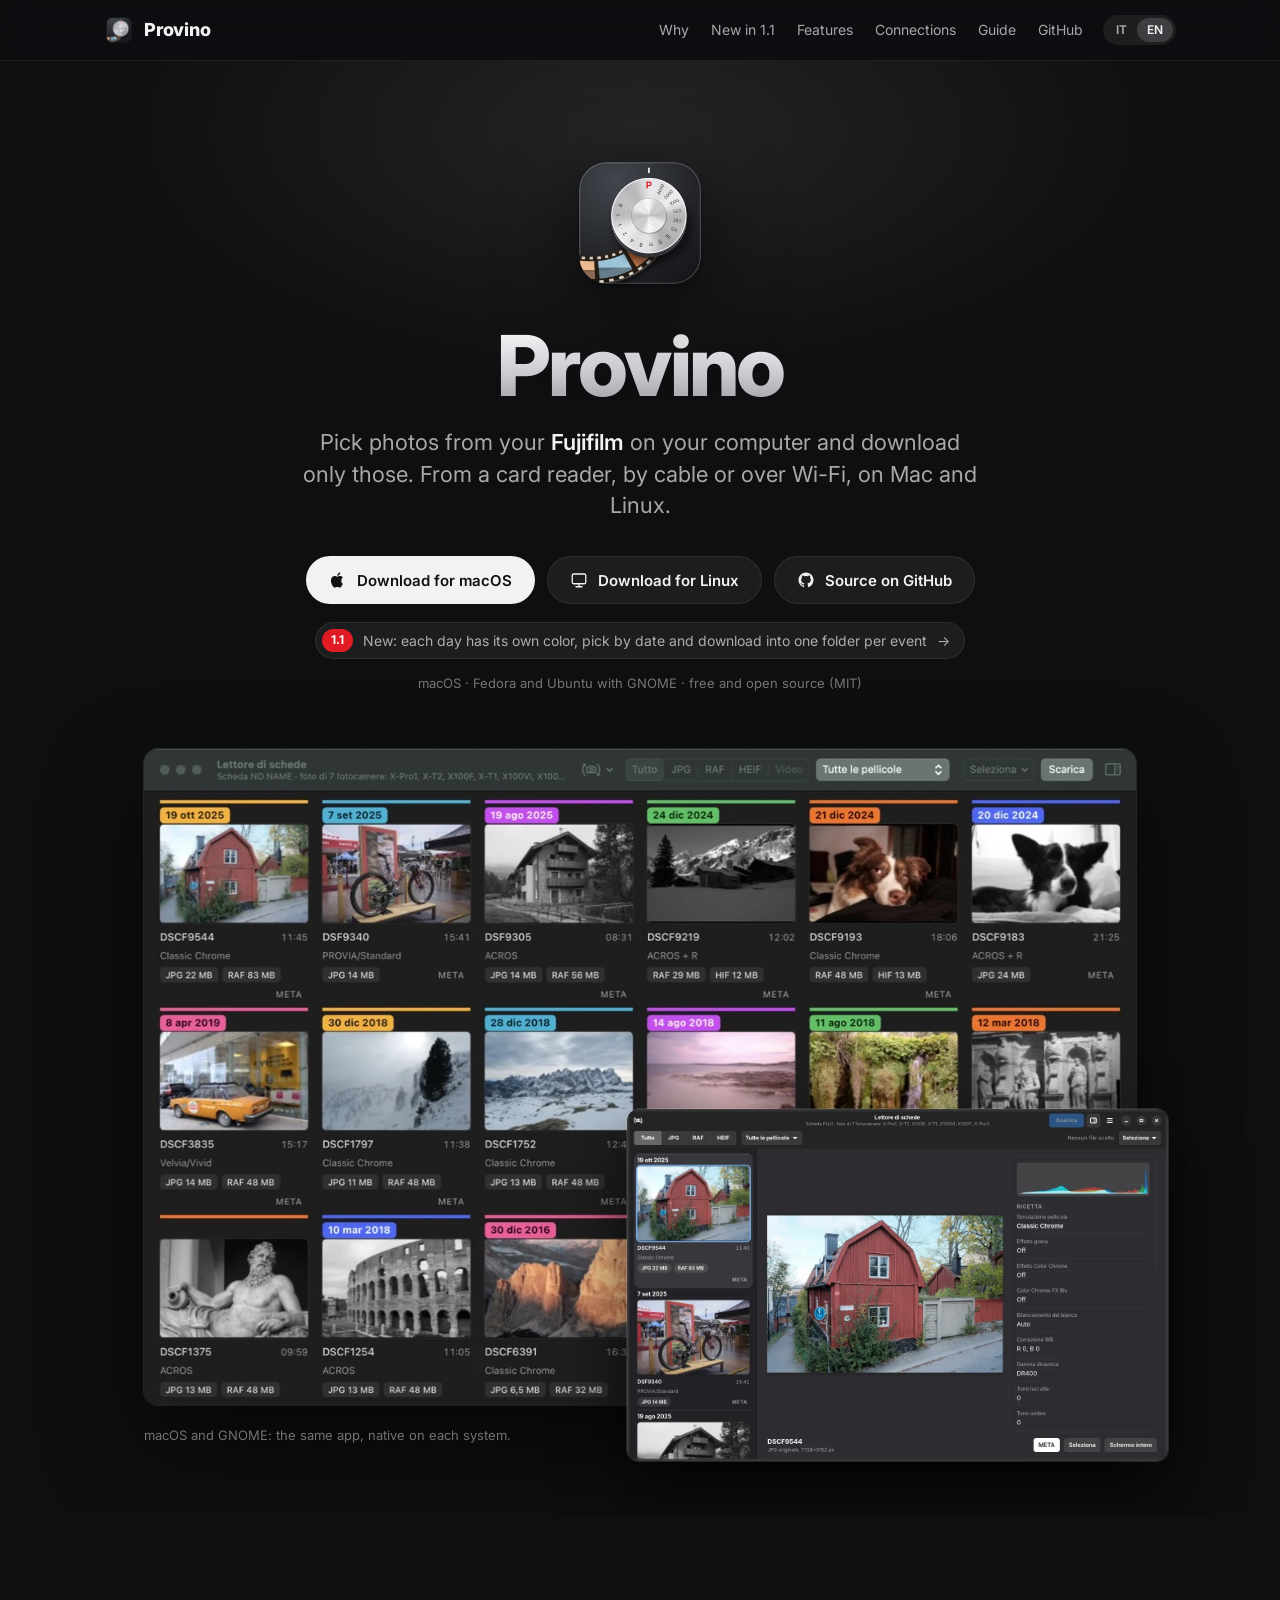
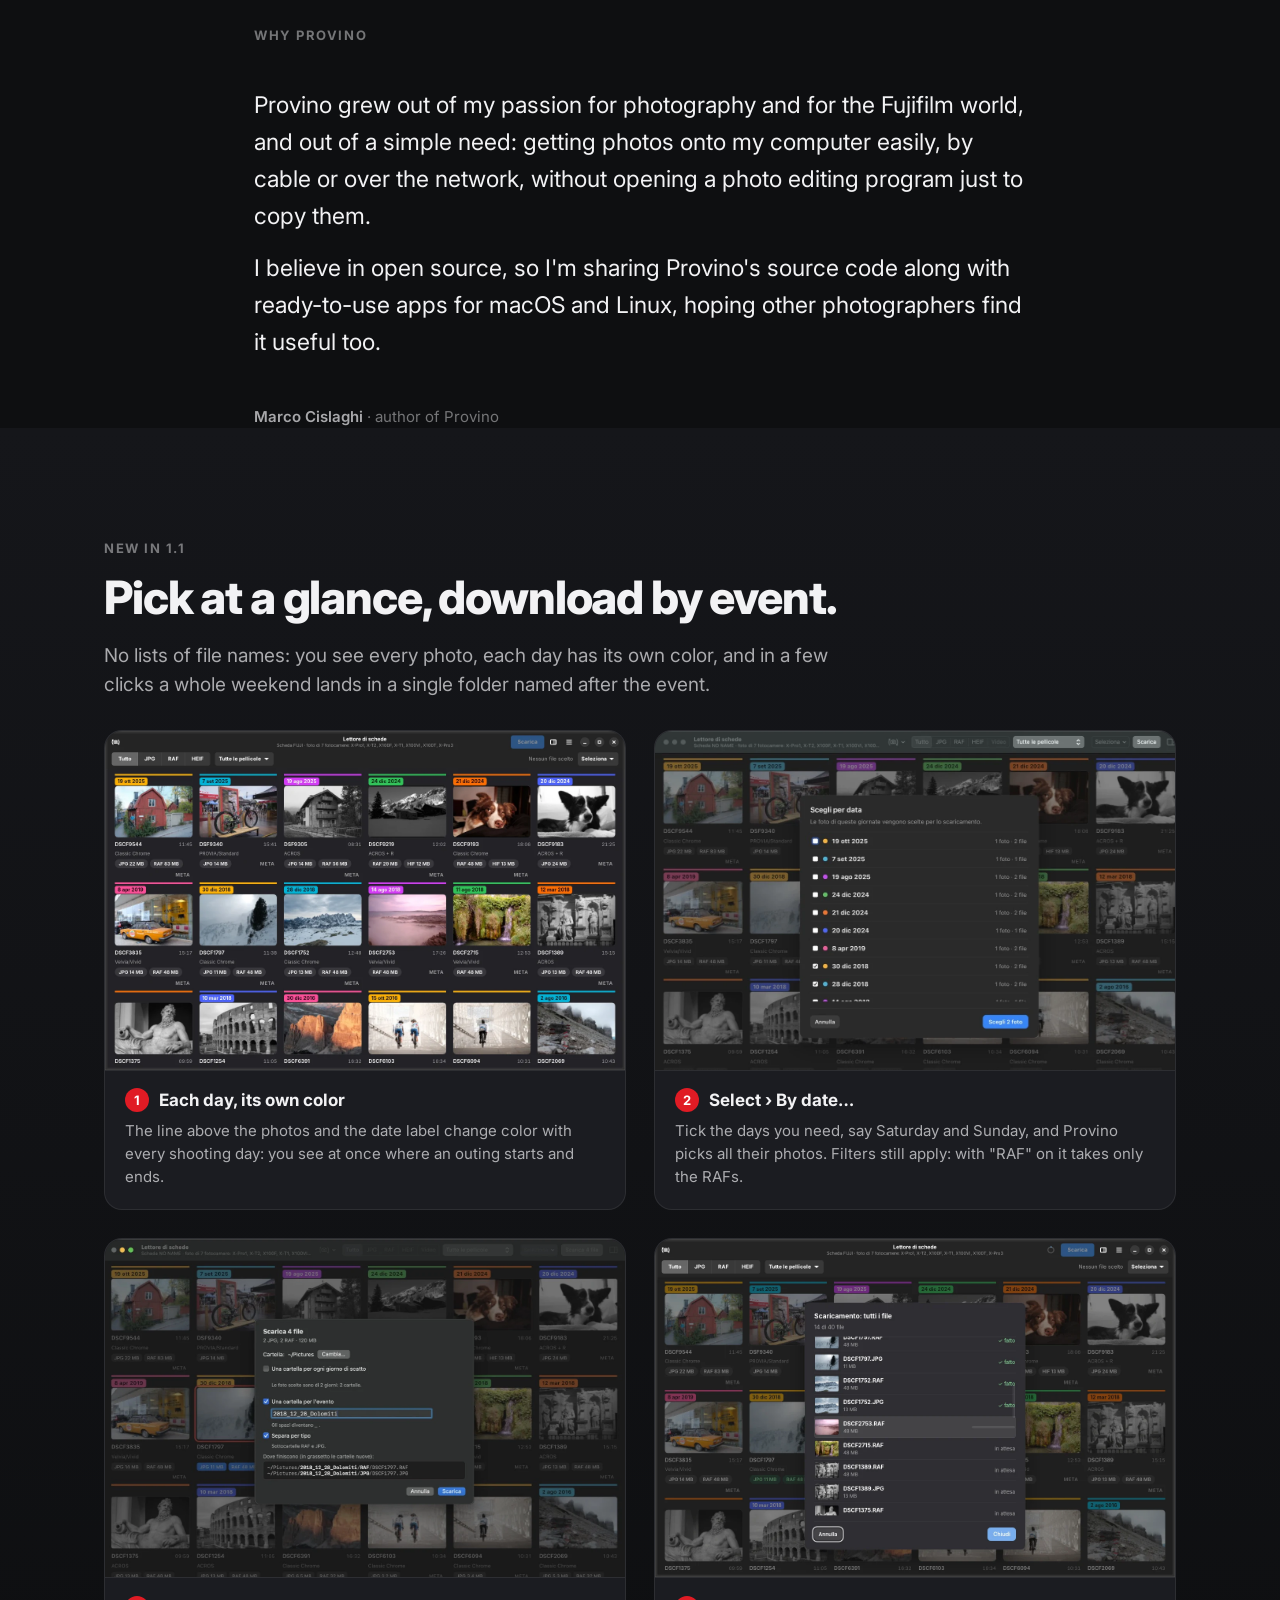
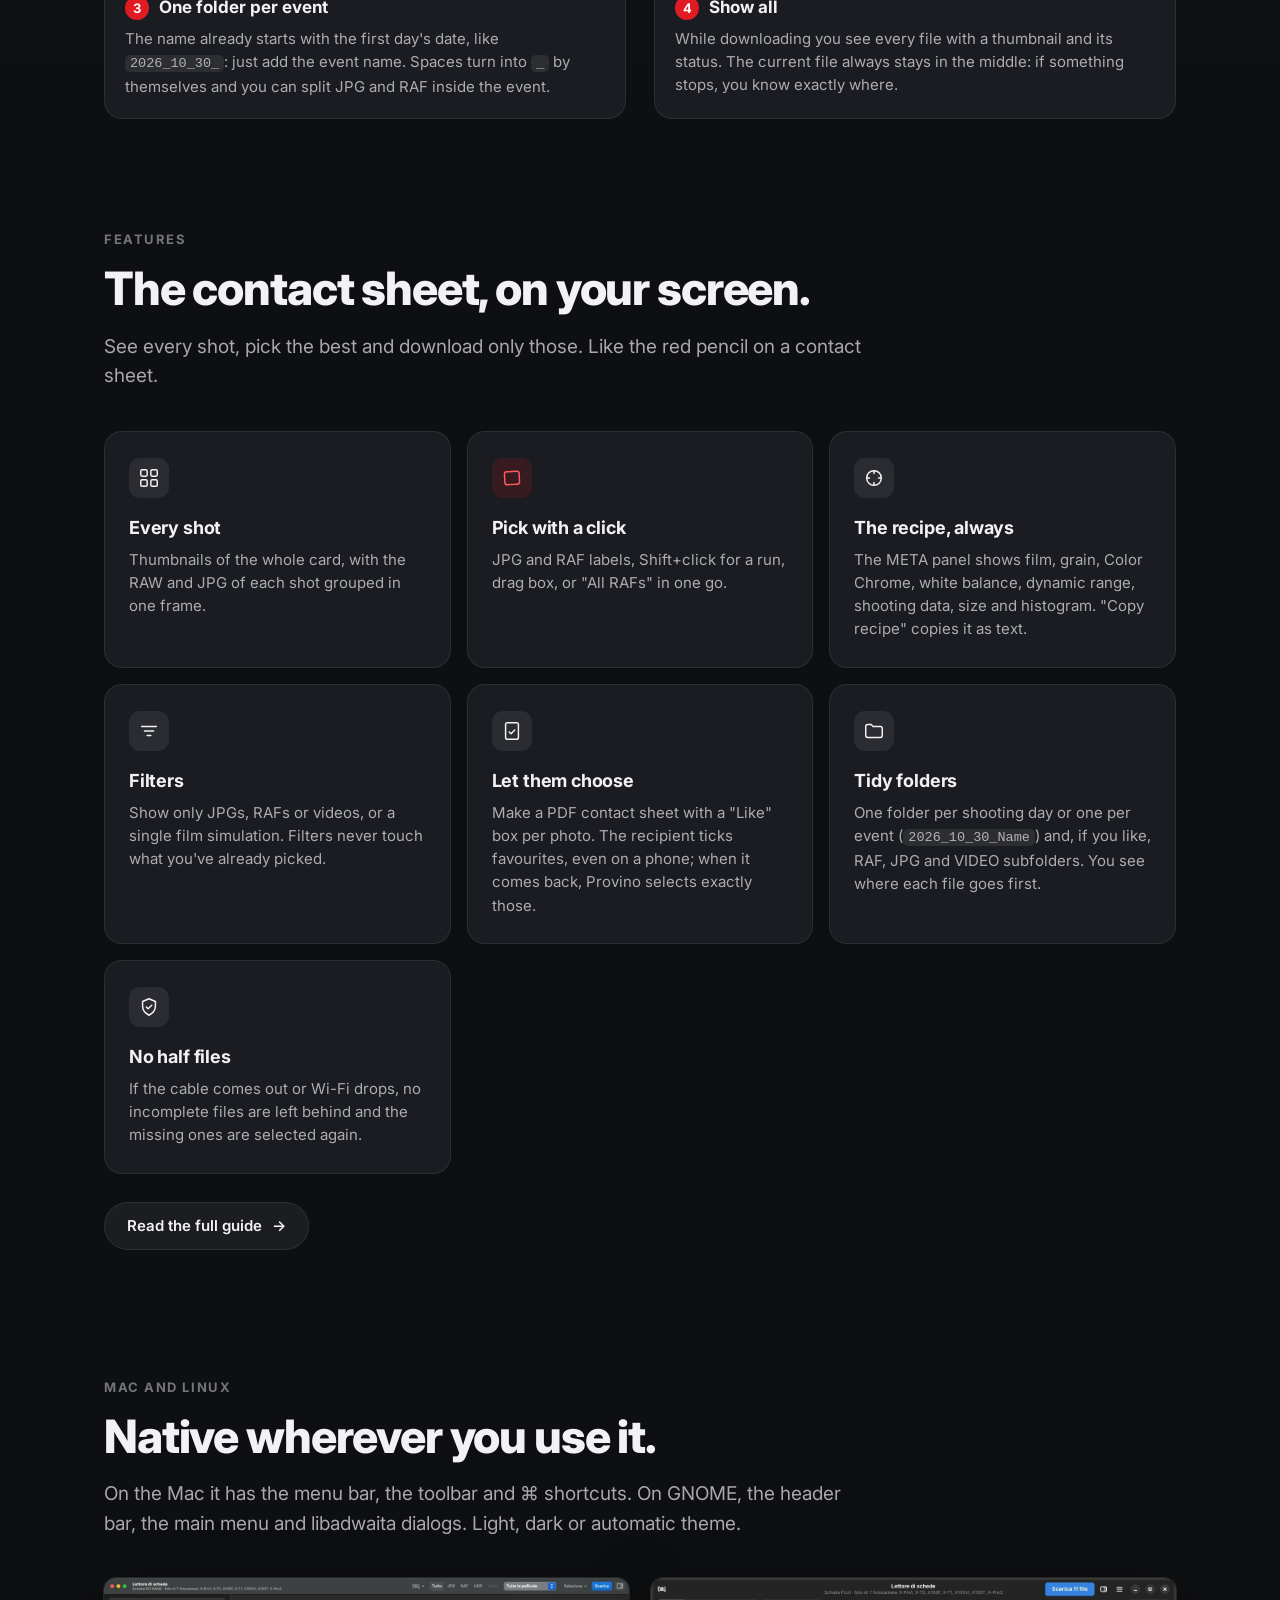
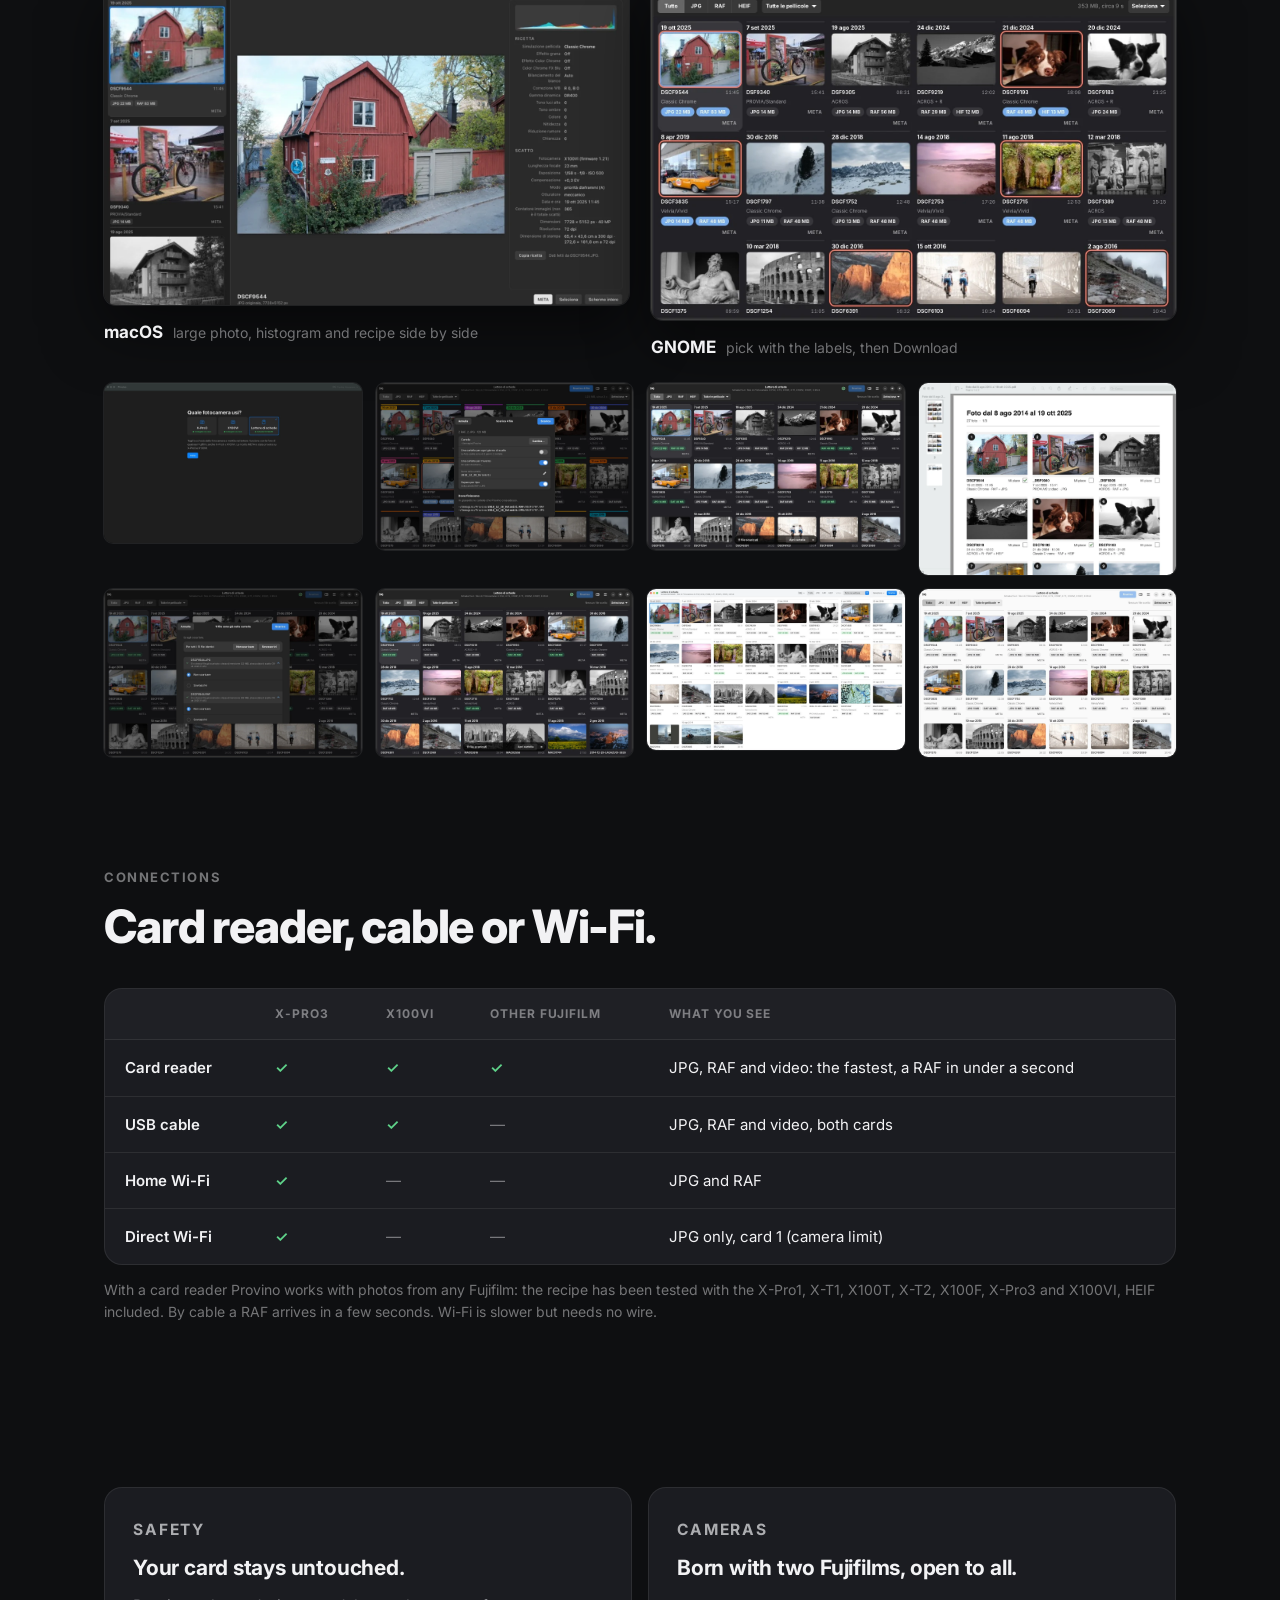
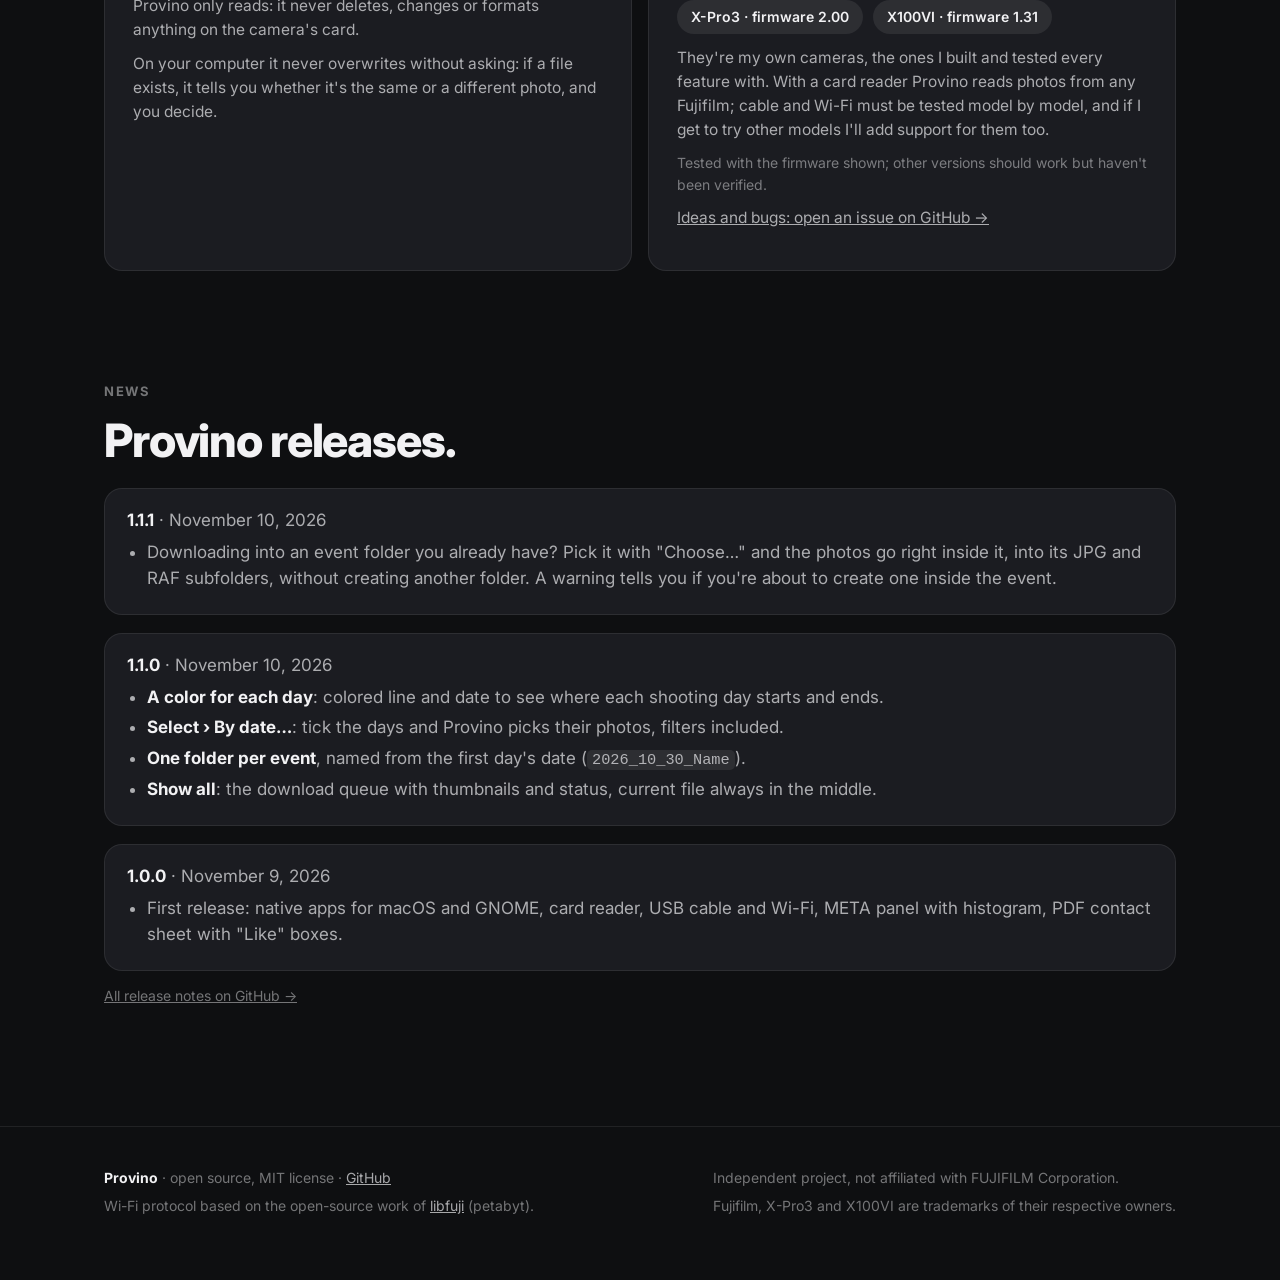
==== docs/index.html @ 7d7f6f45 "1.1.1: an existing event folder is used as is (no nested event folder), with a warning when one woul" ====
<!doctype html>
<html lang="it" data-lang="it">
<head>
<meta charset="utf-8">
<meta name="viewport" content="width=device-width, initial-scale=1">
<title>Provino · scegli e scarica le foto dalla tua Fujifilm</title>
<meta name="description" content="Provino: scegli dal computer le foto della tua Fujifilm e scarica solo quelle, dal lettore di schede, con il cavo USB o via Wi-Fi. Open source, per macOS e Linux.">
<meta property="og:title" content="Provino">
<meta property="og:description" content="Pick photos from your Fujifilm X-Pro3 or X100VI and download only those. Open source, macOS and Linux.">
<meta property="og:image" content="img/icon-512.png">
<link rel="icon" href="img/favicon-64.png">
<link rel="apple-touch-icon" href="img/apple-touch-icon.png">
<link rel="preconnect" href="https://fonts.googleapis.com">
<link href="https://fonts.googleapis.com/css2?family=Inter:opsz,wght@14..32,400;14..32,500;14..32,600;14..32,700;14..32,800&display=swap" rel="stylesheet">
<link rel="stylesheet" href="style.css">
</head>
<body>

<nav aria-label="Principale">
  <div class="wrap">
    <a class="brand" href="#top"><img src="img/favicon-64.png" alt="" width="30" height="30">Provino</a>
    <div class="links">
      <a href="#perche"><span lang="it">Perché</span><span lang="en">Why</span></a>
      <a href="#giornate"><span lang="it">Novità 1.1</span><span lang="en">New in 1.1</span></a>
      <a href="#funzioni"><span lang="it">Funzioni</span><span lang="en">Features</span></a>
      <a href="#collegamenti"><span lang="it">Collegamenti</span><span lang="en">Connections</span></a>
      <a href="guida.html"><span lang="it">Guida</span><span lang="en">Guide</span></a>
      <a href="https://github.com/cisla66/Provino">GitHub</a>
    </div>
    <div class="lang" role="group" aria-label="Lingua / Language">
      <button type="button" data-set="it" aria-pressed="true">IT</button>
      <button type="button" data-set="en" aria-pressed="false">EN</button>
    </div>
  </div>
</nav>

<header class="hero" id="top">
  <div class="wrap">
    <img class="icon" src="img/icon-512.png" alt="Icona di Provino: una ghiera dei tempi con la P rossa e una pellicola" width="148" height="148">
    <h1>Provino</h1>
    <p class="tag">
      <span lang="it">Scegli dal computer le foto della tua <b>Fujifilm</b> e scarica solo quelle. Dal lettore di schede, con il cavo o via Wi-Fi, su Mac e Linux.</span>
      <span lang="en">Pick photos from your <b>Fujifilm</b> on your computer and download only those. From a card reader, by cable or over Wi-Fi, on Mac and Linux.</span>
    </p>
    <div class="cta">
      <a class="btn primary" href="https://github.com/cisla66/Provino/releases/latest">
        <svg viewBox="0 0 24 24" fill="currentColor" aria-hidden="true"><path d="M16.4 12.6c0-2.6 2.1-3.8 2.2-3.9-1.2-1.8-3.1-2-3.7-2-1.6-.2-3.1.9-3.9.9-.8 0-2-.9-3.4-.9-1.7 0-3.3 1-4.2 2.6-1.8 3.1-.5 7.7 1.3 10.2.8 1.2 1.8 2.6 3.1 2.5 1.2 0 1.7-.8 3.2-.8s1.9.8 3.2.8c1.3 0 2.2-1.2 3-2.4.9-1.4 1.3-2.7 1.3-2.8-.1 0-2.6-1-2.1-4.2zM13.9 5c.7-.8 1.1-1.9 1-3-1 0-2.1.7-2.8 1.5-.6.7-1.2 1.8-1 2.9 1.1.1 2.1-.6 2.8-1.4z"/></svg>
        <span lang="it">Scarica per macOS</span><span lang="en">Download for macOS</span>
      </a>
      <a class="btn" href="https://github.com/cisla66/Provino/releases/latest">
        <svg viewBox="0 0 24 24" fill="none" stroke="currentColor" stroke-width="1.7" stroke-linecap="round" stroke-linejoin="round" aria-hidden="true"><rect x="3" y="4" width="18" height="13" rx="2"/><path d="M8 21h8M12 17v4"/></svg>
        <span lang="it">Scarica per Linux</span><span lang="en">Download for Linux</span>
      </a>
      <a class="btn" href="https://github.com/cisla66/Provino">
        <svg viewBox="0 0 24 24" fill="currentColor" aria-hidden="true"><path d="M12 2a10 10 0 0 0-3.2 19.5c.5.1.7-.2.7-.5v-1.7c-2.8.6-3.4-1.3-3.4-1.3-.4-1.2-1.1-1.5-1.1-1.5-.9-.6.1-.6.1-.6 1 .1 1.5 1 1.5 1 .9 1.6 2.4 1.1 3 .8.1-.7.4-1.1.6-1.3-2.2-.3-4.6-1.1-4.6-5 0-1.1.4-2 1-2.7-.1-.3-.4-1.3.1-2.7 0 0 .8-.3 2.8 1a9.6 9.6 0 0 1 5 0c1.9-1.3 2.8-1 2.8-1 .5 1.4.2 2.4.1 2.7.6.7 1 1.6 1 2.7 0 3.9-2.3 4.7-4.6 5 .4.3.7.9.7 1.9V21c0 .3.2.6.7.5A10 10 0 0 0 12 2z"/></svg>
        <span lang="it">Sorgenti su GitHub</span><span lang="en">Source on GitHub</span>
      </a>
    </div>
    <p class="newbadge"><a href="#giornate"><b>1.1</b><span lang="it">Nuovo: ogni giornata ha il suo colore, scegli per data e scarica in una cartella per l'evento</span><span lang="en">New: each day has its own color, pick by date and download into one folder per event</span> →</a></p>
    <p class="soon"><span lang="it">macOS · Fedora e Ubuntu con GNOME · gratuito e open source (MIT)</span><span lang="en">macOS · Fedora and Ubuntu with GNOME · free and open source (MIT)</span></p>
  </div>
  <figure class="show">
    <img class="main" src="img/mac-griglia-scuro.webp" alt="Provino su macOS in tema scuro: la griglia dei provini con un colore per ogni giornata e le etichette JPG e RAF" width="1240" height="820">
    <img class="over" src="img/gnome-foto-meta-scuro.webp" alt="Provino su GNOME in tema scuro: foto grande e pannello META con istogramma e ricetta" width="1320" height="860">
    <figcaption><span lang="it">macOS e GNOME: la stessa app, nativa su ogni sistema.</span><span lang="en">macOS and GNOME: the same app, native on each system.</span></figcaption>
  </figure>
</header>

<main>
  <section id="perche">
    <div class="wrap story">
      <p class="eyebrow"><span lang="it">Perché Provino</span><span lang="en">Why Provino</span></p>
      <blockquote>
        <div lang="it">
          <p>Provino nasce dalla mia passione per la fotografia e per il mondo Fujifilm, e da un bisogno molto semplice: scaricare le foto sul computer in modo agevole, con il cavo o in rete, senza dover aprire programmi di ritocco fotografico solo per copiarle.</p>
          <p>Credo nell'open source, per questo metto a disposizione i sorgenti di Provino insieme alle app pronte per macOS e Linux, sperando che possa essere utile anche ad altri fotografi.</p>
        </div>
        <div lang="en">
          <p>Provino grew out of my passion for photography and for the Fujifilm world, and out of a simple need: getting photos onto my computer easily, by cable or over the network, without opening a photo editing program just to copy them.</p>
          <p>I believe in open source, so I'm sharing Provino's source code along with ready-to-use apps for macOS and Linux, hoping other photographers find it useful too.</p>
        </div>
      </blockquote>
      <cite><b>Marco Cislaghi</b> · <span lang="it">autore di Provino</span><span lang="en">author of Provino</span></cite>
    </div>
  </section>

  <section id="giornate" class="spot">
    <div class="wrap">
      <p class="eyebrow"><span lang="it">Novità della 1.1</span><span lang="en">New in 1.1</span></p>
      <h2><span lang="it">Scegli a colpo d'occhio, scarica per evento.</span><span lang="en">Pick at a glance, download by event.</span></h2>
      <p class="lead"><span lang="it">Niente elenchi di nomi di file: vedi tutte le foto, ogni giornata ha il suo colore e con pochi clic un weekend intero finisce in una sola cartella, con il nome dell'evento.</span><span lang="en">No lists of file names: you see every photo, each day has its own color, and in a few clicks a whole weekend lands in a single folder named after the event.</span></p>
      <div class="flow">
        <figure>
          <img src="img/gnome-giornate-scuro.webp" alt="La griglia con una linea e un'etichetta di colore diverso per ogni giorno di scatto" width="1320" height="860" loading="lazy">
          <figcaption><b><i>1</i><span lang="it">Ogni giornata, il suo colore</span><span lang="en">Each day, its own color</span></b><span lang="it">La linea sopra le foto e l'etichetta con la data cambiano colore a ogni giorno di scatto: vedi subito dove inizia e dove finisce un'uscita.</span><span lang="en">The line above the photos and the date label change color with every shooting day: you see at once where an outing starts and ends.</span></figcaption>
        </figure>
        <figure>
          <img src="img/mac-per-data-scuro.webp" alt="Seleziona, Per data: l'elenco dei giorni con le caselle da spuntare" width="1220" height="806" loading="lazy">
          <figcaption><b><i>2</i><span lang="it">Seleziona › Per data…</span><span lang="en">Select › By date…</span></b><span lang="it">Spunti i giorni che ti servono, per esempio sabato e domenica, e Provino sceglie tutte le loro foto. Rispetta i filtri: con «RAF» attivo prende solo i RAF.</span><span lang="en">Tick the days you need, say Saturday and Sunday, and Provino picks all their photos. Filters still apply: with "RAF" on it takes only the RAFs.</span></figcaption>
        </figure>
        <figure>
          <img src="img/mac-evento-scuro.webp" alt="La finestra Scarica con la cartella dell'evento 2018_12_28_Dolomiti" width="1352" height="896" loading="lazy">
          <figcaption><b><i>3</i><span lang="it">Una cartella per l'evento</span><span lang="en">One folder per event</span></b><span lang="it">Il nome parte già dalla data del primo giorno, come <code>2026_10_30_</code>: aggiungi solo il nome dell'evento. Gli spazi diventano <code>_</code> da soli e puoi separare JPG e RAF dentro l'evento.</span><span lang="en">The name already starts with the first day's date, like <code>2026_10_30_</code>: just add the event name. Spaces turn into <code>_</code> by themselves and you can split JPG and RAF inside the event.</span></figcaption>
        </figure>
        <figure>
          <img src="img/gnome-coda-scuro.webp" alt="Mostra tutti: l'elenco dei file in scaricamento, con il file in corso al centro" width="1320" height="860" loading="lazy">
          <figcaption><b><i>4</i><span lang="it">Mostra tutti</span><span lang="en">Show all</span></b><span lang="it">Durante lo scaricamento vedi tutti i file con miniatura e stato. Il file in corso resta sempre al centro: se qualcosa si interrompe, sai subito dove.</span><span lang="en">While downloading you see every file with a thumbnail and its status. The current file always stays in the middle: if something stops, you know exactly where.</span></figcaption>
        </figure>
      </div>
    </div>
  </section>

  <section id="funzioni">
    <div class="wrap">
      <p class="eyebrow"><span lang="it">Funzioni</span><span lang="en">Features</span></p>
      <h2><span lang="it">Il foglio dei provini, sul tuo schermo.</span><span lang="en">The contact sheet, on your screen.</span></h2>
      <p class="lead"><span lang="it">Guardi tutti gli scatti, scegli i migliori e scarichi soltanto quelli. Come una volta con la matita rossa sul foglio dei provini.</span><span lang="en">See every shot, pick the best and download only those. Like the red pencil on a contact sheet.</span></p>
      <div class="grid">
        <div class="feat">
          <div class="ic"><svg viewBox="0 0 24 24"><rect x="3" y="3" width="7" height="7" rx="1.5"/><rect x="14" y="3" width="7" height="7" rx="1.5"/><rect x="3" y="14" width="7" height="7" rx="1.5"/><rect x="14" y="14" width="7" height="7" rx="1.5"/></svg></div>
          <h3><span lang="it">Tutti gli scatti</span><span lang="en">Every shot</span></h3>
          <p><span lang="it">Miniature di tutta la scheda, con RAW e JPG dello stesso scatto riuniti in un solo provino.</span><span lang="en">Thumbnails of the whole card, with the RAW and JPG of each shot grouped in one frame.</span></p>
        </div>
        <div class="feat red">
          <div class="ic"><svg viewBox="0 0 24 24"><rect x="4" y="5" width="16" height="14" rx="2.5" transform="rotate(-3 12 12)"/></svg></div>
          <h3><span lang="it">Scegli con un clic</span><span lang="en">Pick with a click</span></h3>
          <p><span lang="it">Etichette JPG e RAF, Maiusc+clic per una serie, riquadro, oppure «Tutti i RAF» in un colpo.</span><span lang="en">JPG and RAF labels, Shift+click for a run, drag box, or "All RAFs" in one go.</span></p>
        </div>
        <div class="feat">
          <div class="ic"><svg viewBox="0 0 24 24"><circle cx="12" cy="12" r="8"/><path d="M12 4v3M12 17v3M4 12h3M17 12h3"/></svg></div>
          <h3><span lang="it">La ricetta, sempre</span><span lang="en">The recipe, always</span></h3>
          <p><span lang="it">Il pannello META mostra pellicola, grana, Color Chrome, bilanciamento, gamma dinamica, dati di scatto, dimensioni e istogramma. «Copia ricetta» la copia come testo.</span><span lang="en">The META panel shows film, grain, Color Chrome, white balance, dynamic range, shooting data, size and histogram. "Copy recipe" copies it as text.</span></p>
        </div>
        <div class="feat">
          <div class="ic"><svg viewBox="0 0 24 24"><path d="M4 7h16M7 12h10M10 17h4"/></svg></div>
          <h3><span lang="it">Filtri</span><span lang="en">Filters</span></h3>
          <p><span lang="it">Mostra solo JPG, RAF o video, oppure una sola simulazione pellicola. Il filtro non tocca quello che hai già scelto.</span><span lang="en">Show only JPGs, RAFs or videos, or a single film simulation. Filters never touch what you've already picked.</span></p>
        </div>
        <div class="feat">
          <div class="ic"><svg viewBox="0 0 24 24"><rect x="5" y="3" width="14" height="18" rx="2"/><path d="m9 13 2 2 4-4"/></svg></div>
          <h3><span lang="it">Fai scegliere chi riceve</span><span lang="en">Let them choose</span></h3>
          <p><span lang="it">Crea un PDF dei provini con una casella «Mi piace» per ogni foto. Chi lo riceve spunta le preferite, anche dal telefono; quando torna, Provino seleziona proprio quelle.</span><span lang="en">Make a PDF contact sheet with a "Like" box per photo. The recipient ticks favourites, even on a phone; when it comes back, Provino selects exactly those.</span></p>
        </div>
        <div class="feat">
          <div class="ic"><svg viewBox="0 0 24 24"><path d="M3 7a2 2 0 0 1 2-2h4l2 2h8a2 2 0 0 1 2 2v8a2 2 0 0 1-2 2H5a2 2 0 0 1-2-2z"/></svg></div>
          <h3><span lang="it">Cartelle ordinate</span><span lang="en">Tidy folders</span></h3>
          <p><span lang="it">Una cartella per ogni giorno di scatto o una per l'evento (<code>2026_10_30_Nome</code>) e, se vuoi, sottocartelle RAF, JPG e VIDEO. Vedi prima dove finisce ogni file.</span><span lang="en">One folder per shooting day or one per event (<code>2026_10_30_Name</code>) and, if you like, RAF, JPG and VIDEO subfolders. You see where each file goes first.</span></p>
        </div>
        <div class="feat">
          <div class="ic"><svg viewBox="0 0 24 24"><path d="M12 3l7 3v5c0 4.5-3 8-7 10-4-2-7-5.5-7-10V6z"/><path d="m9 12 2 2 4-4"/></svg></div>
          <h3><span lang="it">Nessun file a metà</span><span lang="en">No half files</span></h3>
          <p><span lang="it">Se il cavo si stacca o il Wi-Fi cade, i file incompleti non restano nella cartella e quelli mancanti tornano selezionati.</span><span lang="en">If the cable comes out or Wi-Fi drops, no incomplete files are left behind and the missing ones are selected again.</span></p>
        </div>
      </div>
      <p style="margin-top:28px"><a class="btn" href="guida.html"><span lang="it">Leggi la guida completa</span><span lang="en">Read the full guide</span> →</a></p>
    </div>
  </section>

  <section id="sistemi">
    <div class="wrap">
      <p class="eyebrow"><span lang="it">Mac e Linux</span><span lang="en">Mac and Linux</span></p>
      <h2><span lang="it">Nativa dove la usi.</span><span lang="en">Native wherever you use it.</span></h2>
      <p class="lead"><span lang="it">Sul Mac ha la barra dei menu, la barra degli strumenti e le scorciatoie ⌘. Su GNOME la barra in alto, il menu principale e le finestre di libadwaita. Tema chiaro, scuro o automatico.</span><span lang="en">On the Mac it has the menu bar, the toolbar and ⌘ shortcuts. On GNOME, the header bar, the main menu and libadwaita dialogs. Light, dark or automatic theme.</span></p>
      <div class="plat">
        <figure>
          <div class="shot"><img src="img/mac-foto-meta-scuro.webp" alt="Provino su macOS in tema scuro, con foto grande, istogramma e ricetta" width="1373" height="856" loading="lazy"></div>
          <figcaption><b>macOS</b><span lang="it">foto grande, istogramma e ricetta affiancati</span><span lang="en">large photo, histogram and recipe side by side</span></figcaption>
        </figure>
        <figure>
          <div class="shot"><img src="img/gnome-scelte-scuro.webp" alt="Provino su GNOME: foto scelte con le etichette, pronte da scaricare" width="1320" height="860" loading="lazy"></div>
          <figcaption><b>GNOME</b><span lang="it">scegli con le etichette, poi Scarica</span><span lang="en">pick with the labels, then Download</span></figcaption>
        </figure>
      </div>
      <div class="gallery">
        <img src="img/mac-scelta-scuro.webp" alt="macOS: scelta della fotocamera, con fotocamere e lettore collegati" loading="lazy" width="1373" height="856">
        <img src="img/gnome-evento-scuro.webp" alt="GNOME: finestra Scarica con la cartella dell'evento" loading="lazy" width="1320" height="860">
        <img src="img/gnome-scaricati-scuro.webp" alt="GNOME: download finito, con Apri cartella" loading="lazy" width="1320" height="860">
        <img src="img/mac-pdf-anteprima.webp" alt="Il PDF dei provini con le caselle Mi piace, aperto in Anteprima" loading="lazy" width="1250" height="936">
        <img src="img/gnome-gia-presenti-scuro.webp" alt="GNOME: file già nella cartella, scegli cosa fare" loading="lazy" width="1320" height="860">
        <img src="img/gnome-filtro-raf-scuro.webp" alt="GNOME: filtro RAF" loading="lazy" width="1320" height="860">
        <img src="img/mac-griglia-chiaro.webp" alt="macOS in tema chiaro" loading="lazy" width="1373" height="856">
        <img src="img/gnome-griglia-chiaro.webp" alt="GNOME in tema chiaro" loading="lazy" width="1320" height="860">
      </div>
    </div>
  </section>

  <section id="collegamenti">
    <div class="wrap">
      <p class="eyebrow"><span lang="it">Collegamenti</span><span lang="en">Connections</span></p>
      <h2><span lang="it">Lettore di schede, cavo o Wi-Fi.</span><span lang="en">Card reader, cable or Wi-Fi.</span></h2>
      <table>
        <thead><tr><th></th><th>X-Pro3</th><th>X100VI</th><th><span lang="it">Altre Fujifilm</span><span lang="en">Other Fujifilm</span></th><th><span lang="it">Cosa vedi</span><span lang="en">What you see</span></th></tr></thead>
        <tbody>
          <tr><td><span lang="it">Lettore di schede</span><span lang="en">Card reader</span></td><td class="yes">✓</td><td class="yes">✓</td><td class="yes">✓</td><td><span lang="it">JPG, RAF e video: il più veloce, un RAF in meno di un secondo</span><span lang="en">JPG, RAF and video: the fastest, a RAF in under a second</span></td></tr>
          <tr><td><span lang="it">Cavo USB</span><span lang="en">USB cable</span></td><td class="yes">✓</td><td class="yes">✓</td><td class="no">—</td><td><span lang="it">JPG, RAF e video, tutte e due le schede</span><span lang="en">JPG, RAF and video, both cards</span></td></tr>
          <tr><td><span lang="it">Wi-Fi di casa</span><span lang="en">Home Wi-Fi</span></td><td class="yes">✓</td><td class="no">—</td><td class="no">—</td><td><span lang="it">JPG e RAF</span><span lang="en">JPG and RAF</span></td></tr>
          <tr><td><span lang="it">Wi-Fi diretto</span><span lang="en">Direct Wi-Fi</span></td><td class="yes">✓</td><td class="no">—</td><td class="no">—</td><td><span lang="it">solo JPG, scheda 1 (limite della fotocamera)</span><span lang="en">JPG only, card 1 (camera limit)</span></td></tr>
        </tbody>
      </table>
      <p class="note"><span lang="it">Con il lettore di schede Provino funziona con le foto di qualsiasi Fujifilm: la ricetta è stata provata con X-Pro1, X-T1, X100T, X-T2, X100F, X-Pro3 e X100VI, anche in HEIF. Con il cavo un RAF arriva in pochi secondi. Il Wi-Fi è più lento ma non serve nessun filo.</span><span lang="en">With a card reader Provino works with photos from any Fujifilm: the recipe has been tested with the X-Pro1, X-T1, X100T, X-T2, X100F, X-Pro3 and X100VI, HEIF included. By cable a RAF arrives in a few seconds. Wi-Fi is slower but needs no wire.</span></p>
    </div>
  </section>

  <section id="sicurezza">
    <div class="wrap">
      <div class="two">
        <div class="panel">
          <p class="eyebrow"><span lang="it">Sicurezza</span><span lang="en">Safety</span></p>
          <h3><span lang="it">La tua scheda non si tocca.</span><span lang="en">Your card stays untouched.</span></h3>
          <p><span lang="it">Provino legge soltanto: non cancella, non modifica e non formatta mai nulla sulla scheda della fotocamera.</span><span lang="en">Provino only reads: it never deletes, changes or formats anything on the camera's card.</span></p>
          <p><span lang="it">Sul computer non sovrascrive niente senza chiedertelo: se un file c'è già, ti dice se è lo stesso o una foto diversa e decidi tu.</span><span lang="en">On your computer it never overwrites without asking: if a file exists, it tells you whether it's the same or a different photo, and you decide.</span></p>
        </div>
        <div class="panel">
          <p class="eyebrow"><span lang="it">Fotocamere</span><span lang="en">Cameras</span></p>
          <h3><span lang="it">Nata con due Fujifilm, aperta a tutte.</span><span lang="en">Born with two Fujifilms, open to all.</span></h3>
          <div class="chips"><span class="chip">X-Pro3 · firmware 2.00</span><span class="chip">X100VI · firmware 1.31</span></div>
          <p><span lang="it">Sono le mie fotocamere, quelle con cui ho sviluppato e provato ogni funzione. Con il lettore di schede Provino legge le foto di qualsiasi Fujifilm; cavo e Wi-Fi vanno provati modello per modello, e se potrò provare altri modelli aggiungerò anche il loro supporto.</span><span lang="en">They're my own cameras, the ones I built and tested every feature with. With a card reader Provino reads photos from any Fujifilm; cable and Wi-Fi must be tested model by model, and if I get to try other models I'll add support for them too.</span></p>
          <p style="font-size:14px;color:var(--ink3)"><span lang="it">Provate con i firmware indicati; con altre versioni dovrebbe funzionare, ma non è stato verificato.</span><span lang="en">Tested with the firmware shown; other versions should work but haven't been verified.</span></p>
          <p><a href="https://github.com/cisla66/Provino/issues"><span lang="it">Suggerimenti e bug: apri una segnalazione su GitHub →</span><span lang="en">Ideas and bugs: open an issue on GitHub →</span></a></p>
        </div>
      </div>
    </div>
  </section>
  <section id="novita">
    <div class="wrap">
      <p class="eyebrow"><span lang="it">Novità</span><span lang="en">News</span></p>
      <h2><span lang="it">Le versioni di Provino.</span><span lang="en">Provino releases.</span></h2>
      <div class="news">
        <article>
          <p class="when"><b>1.1.1</b> · <span lang="it">10 novembre 2026</span><span lang="en">November 10, 2026</span></p>
          <ul>
            <li><span lang="it">Scarichi in una cartella evento che hai già? Scegli la cartella con «Cambia…» e le foto vanno direttamente lì dentro, nelle sottocartelle JPG e RAF, senza creare un'altra cartella. Un avviso ti segnala se stai per crearne una dentro l'evento.</span><span lang="en">Downloading into an event folder you already have? Pick it with "Choose…" and the photos go right inside it, into its JPG and RAF subfolders, without creating another folder. A warning tells you if you're about to create one inside the event.</span></li>
          </ul>
        </article>
        <article>
          <p class="when"><b>1.1.0</b> · <span lang="it">10 novembre 2026</span><span lang="en">November 10, 2026</span></p>
          <ul>
            <li><span lang="it"><b>Colore per ogni giornata</b>: linea e data colorate per vedere dove inizia e finisce ogni giorno di scatto.</span><span lang="en"><b>A color for each day</b>: colored line and date to see where each shooting day starts and ends.</span></li>
            <li><span lang="it"><b>Seleziona › Per data…</b>: spunti i giorni e Provino sceglie le loro foto, rispettando i filtri.</span><span lang="en"><b>Select › By date…</b>: tick the days and Provino picks their photos, filters included.</span></li>
            <li><span lang="it"><b>Una cartella per l'evento</b>, con il nome che parte dalla data del primo giorno (<code>2026_10_30_Nome</code>).</span><span lang="en"><b>One folder per event</b>, named from the first day's date (<code>2026_10_30_Name</code>).</span></li>
            <li><span lang="it"><b>Mostra tutti</b>: la coda dello scaricamento con miniature e stato, con il file in corso sempre al centro.</span><span lang="en"><b>Show all</b>: the download queue with thumbnails and status, current file always in the middle.</span></li>
          </ul>
        </article>
        <article>
          <p class="when"><b>1.0.0</b> · <span lang="it">9 novembre 2026</span><span lang="en">November 9, 2026</span></p>
          <ul>
            <li><span lang="it">Prima versione: app native per macOS e GNOME, lettore di schede, cavo USB e Wi-Fi, pannello META con istogramma, PDF dei provini con le caselle «Mi piace».</span><span lang="en">First release: native apps for macOS and GNOME, card reader, USB cable and Wi-Fi, META panel with histogram, PDF contact sheet with "Like" boxes.</span></li>
          </ul>
        </article>
      </div>
      <p class="note"><a href="https://github.com/cisla66/Provino/releases"><span lang="it">Tutte le note di rilascio su GitHub →</span><span lang="en">All release notes on GitHub →</span></a></p>
    </div>
  </section>
</main>

<footer>
  <div class="wrap">
    <div>
      <p><b style="color:var(--ink)">Provino</b> · <span lang="it">open source, licenza MIT</span><span lang="en">open source, MIT license</span> · <a href="https://github.com/cisla66/Provino">GitHub</a></p>
      <p><span lang="it">Protocollo Wi-Fi basato sul lavoro open source di</span><span lang="en">Wi-Fi protocol based on the open-source work of</span> <a href="https://github.com/petabyt/libfuji">libfuji</a> (petabyt).</p>
    </div>
    <div>
      <p><span lang="it">Progetto indipendente, non affiliato a FUJIFILM Corporation.</span><span lang="en">Independent project, not affiliated with FUJIFILM Corporation.</span></p>
      <p><span lang="it">Fujifilm, X-Pro3 e X100VI sono marchi dei rispettivi proprietari.</span><span lang="en">Fujifilm, X-Pro3 and X100VI are trademarks of their respective owners.</span></p>
    </div>
  </div>
</footer>

<dialog id="lb" aria-label="Immagine ingrandita"><img alt=""></dialog>

<script src="site.js"></script>
</body>
</html>
---- docs/style.css ----
:root{
  --bg:#0e0f11; --bg2:#15161a; --card:#1b1c21; --line:rgba(255,255,255,.08);
  --ink:#f2f2f4; --ink2:rgba(242,242,244,.68); --ink3:rgba(242,242,244,.45);
  --silver:linear-gradient(180deg,#ffffff 0%,#c9cbd0 60%,#9a9ca2 100%);
  --red:#e01b24; --blue:#2f8cff;
  --r:18px; --max:1120px;
}
*{box-sizing:border-box}
html{scroll-behavior:smooth}
body{margin:0;background:var(--bg);color:var(--ink);font-family:Inter,-apple-system,"Segoe UI",system-ui,sans-serif;-webkit-font-smoothing:antialiased;line-height:1.55;font-size:17px}
a{color:inherit}
img{max-width:100%;height:auto;display:block}
body [lang="en"]{display:none}
html[data-lang="en"] body [lang="en"]{display:revert}
html[data-lang="en"] body [lang="it"]{display:none}
.wrap{max-width:var(--max);margin:0 auto;padding:0 24px}

/* nav */
nav{position:sticky;top:0;z-index:10;background:rgba(14,15,17,.72);backdrop-filter:saturate(1.4) blur(16px);-webkit-backdrop-filter:saturate(1.4) blur(16px);border-bottom:1px solid var(--line)}
nav .wrap{display:flex;align-items:center;gap:20px;height:60px}
.brand{display:flex;align-items:center;gap:10px;text-decoration:none;font-weight:800;letter-spacing:-.01em;font-size:18px}
.brand img{width:30px;height:30px}
nav .links{display:flex;gap:22px;margin-left:auto;font-size:14px;color:var(--ink2)}
nav .links a{text-decoration:none}
nav .links a:hover{color:var(--ink)}
.lang{display:flex;border-radius:999px;background:rgba(255,255,255,.07);padding:3px}
.lang button{border:0;background:transparent;color:var(--ink2);font:600 12px/1 Inter,system-ui,sans-serif;padding:6px 10px;border-radius:999px;cursor:pointer}
.lang button[aria-pressed="true"]{background:rgba(255,255,255,.14);color:var(--ink)}

/* hero */
.hero{position:relative;padding:88px 0 110px;text-align:center;overflow:hidden}
.hero::before{content:"";position:absolute;inset:-20% -10% auto;height:720px;background:radial-gradient(closest-side,rgba(255,255,255,.09),transparent 70%);pointer-events:none}
.hero .icon{width:148px;height:148px;margin:0 auto 26px;filter:drop-shadow(0 24px 40px rgba(0,0,0,.55))}
h1{margin:0;font-size:clamp(44px,7vw,84px);line-height:1.02;letter-spacing:-.035em;font-weight:800;background:var(--silver);-webkit-background-clip:text;background-clip:text;color:transparent}
.tag{margin:18px auto 0;max-width:680px;font-size:clamp(18px,2.2vw,22px);color:var(--ink2);line-height:1.45}
.tag b{color:var(--ink);font-weight:600}
.cta{display:flex;flex-wrap:wrap;gap:12px;justify-content:center;margin-top:34px}
.btn{display:inline-flex;align-items:center;gap:10px;height:48px;padding:0 22px;border-radius:999px;text-decoration:none;font-weight:600;font-size:15px;border:1px solid var(--line);background:rgba(255,255,255,.06);transition:background .2s,transform .2s}
.btn:hover{background:rgba(255,255,255,.11);transform:translateY(-1px)}
.btn.primary{background:var(--ink);color:#111;border-color:transparent}
.btn.primary:hover{background:#fff}
.btn svg{width:18px;height:18px}
.soon{margin-top:14px;font-size:13px;color:var(--ink3)}

/* showcase */
.show{position:relative;margin:56px auto 0;max-width:1040px;padding:0 24px}
.show .main{border-radius:14px;overflow:hidden;box-shadow:0 0 0 1px rgba(255,255,255,.1),0 40px 90px rgba(0,0,0,.6)}
.show .over{position:absolute;right:-8px;bottom:-56px;width:52%;border-radius:12px;overflow:hidden;box-shadow:0 0 0 1px rgba(255,255,255,.12),0 30px 70px rgba(0,0,0,.7)}
.show figcaption{position:absolute;left:24px;bottom:-40px;font-size:13px;color:var(--ink3)}

section{padding:110px 0 0}
.eyebrow{font-size:13px;font-weight:700;letter-spacing:.12em;text-transform:uppercase;color:var(--ink3);margin:0 0 14px}
h2{margin:0 0 18px;font-size:clamp(30px,4vw,46px);line-height:1.1;letter-spacing:-.025em;font-weight:800}
.lead{font-size:19px;color:var(--ink2);max-width:760px;margin:0}

/* story */
.story{display:grid;grid-template-columns:1fr;gap:28px;max-width:820px}
.story blockquote{margin:0;font-size:clamp(19px,2.2vw,23px);line-height:1.6;color:var(--ink)}
.story blockquote p{margin:0 0 16px}
.story cite{font-style:normal;color:var(--ink3);font-size:15px}
.story cite b{color:var(--ink2);font-weight:600}

/* features */
.grid{display:grid;grid-template-columns:repeat(3,minmax(0,1fr));gap:16px;margin-top:40px}
.feat{background:var(--card);border:1px solid var(--line);border-radius:var(--r);padding:26px 24px}
.feat .ic{width:40px;height:40px;border-radius:11px;display:flex;align-items:center;justify-content:center;background:rgba(255,255,255,.07);margin-bottom:16px}
.feat .ic svg{width:22px;height:22px;stroke:var(--ink);fill:none;stroke-width:1.6;stroke-linecap:round;stroke-linejoin:round}
.feat h3{margin:0 0 6px;font-size:18px;letter-spacing:-.01em}
.feat p{margin:0;color:var(--ink2);font-size:15px}
.feat.red .ic{background:rgba(224,27,36,.14)}
.feat.red .ic svg{stroke:#ff5a5f}

/* platforms */
.plat{display:grid;grid-template-columns:1fr 1fr;gap:22px;margin-top:40px}
.plat figure{margin:0}
.plat .shot{border-radius:12px;overflow:hidden;box-shadow:0 0 0 1px rgba(255,255,255,.1),0 24px 60px rgba(0,0,0,.5)}
.plat figcaption{margin-top:14px;display:flex;gap:10px;align-items:baseline}
.plat figcaption b{font-size:17px}
.plat figcaption span{color:var(--ink3);font-size:14px}
.gallery{display:grid;grid-template-columns:repeat(4,minmax(0,1fr));gap:14px;margin-top:22px}
.gallery img{border-radius:9px;box-shadow:0 0 0 1px rgba(255,255,255,.08);cursor:zoom-in}

/* connections */
table{width:100%;border-collapse:separate;border-spacing:0;margin-top:36px;background:var(--card);border:1px solid var(--line);border-radius:var(--r);overflow:hidden;font-size:15px}
th,td{padding:16px 20px;text-align:left;border-bottom:1px solid var(--line)}
tr:last-child td{border-bottom:0}
th{font-size:12px;letter-spacing:.08em;text-transform:uppercase;color:var(--ink3);font-weight:700;background:rgba(255,255,255,.02)}
td:first-child{font-weight:600}
.yes{color:#5fd38a;font-weight:600}
.no{color:var(--ink3)}
.note{margin-top:14px;color:var(--ink3);font-size:14px}

/* safety + cameras */
.two{display:grid;grid-template-columns:1fr 1fr;gap:16px;margin-top:40px}
.panel{background:var(--card);border:1px solid var(--line);border-radius:var(--r);padding:30px 28px}
.panel h3{margin:0 0 10px;font-size:21px;letter-spacing:-.01em}
.panel p{margin:0 0 10px;color:var(--ink2);font-size:15.5px}
.chips{display:flex;gap:10px;flex-wrap:wrap;margin:16px 0 12px}
.chip{display:inline-flex;align-items:center;height:34px;padding:0 14px;border-radius:999px;background:rgba(255,255,255,.08);font-weight:600;font-size:14px}

/* footer */
footer{margin-top:120px;border-top:1px solid var(--line);padding:40px 0 60px;color:var(--ink3);font-size:14px}
footer .wrap{display:flex;flex-wrap:wrap;gap:16px 40px;justify-content:space-between}
footer a{color:var(--ink2)}
footer p{margin:0 0 6px}

/* lightbox */
dialog{border:0;padding:0;background:transparent;max-width:min(1400px,94vw)}
dialog::backdrop{background:rgba(0,0,0,.82)}
dialog img{border-radius:10px;max-height:90vh;width:auto}

@media (max-width:860px){
  nav .links{display:none}
  .lang{margin-left:auto}
  .grid{grid-template-columns:1fr 1fr}
  .plat,.two{grid-template-columns:1fr}
  .gallery{grid-template-columns:1fr 1fr}
  .show .over{position:relative;right:auto;bottom:auto;width:80%;margin:-60px 0 0 auto}
  .show figcaption{position:static;margin-top:14px}
}
@media (max-width:560px){
  body{font-size:16px}
  .wrap{padding:0 16px}
  .show{padding:0 16px}
  .grid{grid-template-columns:1fr}
  th,td{padding:10px 8px;font-size:13px}
  table{display:block;overflow-x:auto}
  .hero{padding-top:60px}
}
@media (prefers-reduced-motion:reduce){html{scroll-behavior:auto}.btn{transition:none}}

/* ---------- guida ---------- */
.g-hero{padding-top:72px;padding-bottom:10px}
.g-hero h1{font-size:clamp(40px,6vw,64px);text-align:left}
.g-hero .tag{margin:16px 0 0;text-align:left}
.g-layout{display:grid;grid-template-columns:230px minmax(0,1fr);gap:56px;margin-top:48px;align-items:start}
.toc{position:sticky;top:84px;font-size:14px}
.toc p{margin:0 0 10px;font-size:12px;font-weight:700;letter-spacing:.1em;text-transform:uppercase;color:var(--ink3)}
.toc ol{list-style:none;margin:0;padding:0;border-left:1px solid var(--line)}
.toc a{display:block;padding:7px 0 7px 16px;margin-left:-1px;border-left:2px solid transparent;color:var(--ink2);text-decoration:none}
.toc a:hover{color:var(--ink)}
.toc a.on{color:var(--ink);border-left-color:var(--red)}
.g-body section{padding:0 0 72px;scroll-margin-top:80px}
.g-body h2{font-size:clamp(26px,3.2vw,34px)}
.g-body h3{margin:34px 0 12px;font-size:19px;letter-spacing:-.01em}
.g-body p,.g-body li{color:var(--ink2);font-size:16px}
.g-body p{margin:0 0 14px}
.g-body strong{color:var(--ink);font-weight:600}
.steps{counter-reset:s;list-style:none;margin:16px 0 0;padding:0;display:flex;flex-direction:column;gap:10px}
.steps li{counter-increment:s;position:relative;background:var(--card);border:1px solid var(--line);border-radius:14px;padding:16px 18px 16px 62px}
.steps li::before{content:counter(s);position:absolute;left:18px;top:15px;width:28px;height:28px;border-radius:50%;background:rgba(255,255,255,.09);color:var(--ink);font-weight:700;font-size:14px;display:flex;align-items:center;justify-content:center}
.steps li b{display:block;color:var(--ink);font-weight:600;margin-bottom:2px}
.path{display:inline-flex;flex-wrap:wrap;align-items:center;gap:4px 6px;margin-top:6px}
.path span{display:inline-block;padding:2px 8px;border-radius:6px;background:rgba(255,255,255,.07);color:var(--ink);font-size:13px;font-weight:600;letter-spacing:.02em}
.path i{font-style:normal;color:var(--ink3)}
.cams{display:grid;grid-template-columns:1fr 1fr;gap:16px;margin-top:8px}
.cams .panel h3{margin-top:0}
.callout{border-left:3px solid var(--red);background:rgba(224,27,36,.07);border-radius:0 12px 12px 0;padding:14px 18px;margin:18px 0;color:var(--ink2);font-size:15px}
.callout.info{border-left-color:var(--blue);background:rgba(47,140,255,.07)}
.callout b{color:var(--ink)}
.keys{width:100%;border-collapse:separate;border-spacing:0;margin-top:14px;font-size:15px;background:var(--card);border:1px solid var(--line);border-radius:14px;overflow:hidden}
.keys td{padding:12px 16px;border-bottom:1px solid var(--line);color:var(--ink2)}
.keys tr:last-child td{border-bottom:0}
.keys td:first-child{width:38%;white-space:nowrap}
kbd{display:inline-block;min-width:22px;padding:2px 7px;margin:0 2px;border-radius:6px;background:rgba(255,255,255,.1);box-shadow:inset 0 -1px rgba(0,0,0,.4);color:var(--ink);font:600 13px/1.5 Inter,system-ui,sans-serif;text-align:center}
.faq details{background:var(--card);border:1px solid var(--line);border-radius:14px;margin-bottom:10px}
.faq summary{cursor:pointer;list-style:none;padding:16px 48px 16px 18px;font-weight:600;color:var(--ink);position:relative}
.faq summary::-webkit-details-marker{display:none}
.faq summary::after{content:"+";position:absolute;right:18px;top:12px;font-size:22px;color:var(--ink3);font-weight:400}
.faq details[open] summary::after{content:"–"}
.faq details p{padding:0 18px 4px;margin:0 0 14px}
.g-shot{margin:18px 0 6px;border-radius:12px;overflow:hidden;box-shadow:0 0 0 1px rgba(255,255,255,.1),0 20px 50px rgba(0,0,0,.45)}
.g-cap{font-size:13px;color:var(--ink3);margin:8px 0 0}
@media (max-width:860px){
  .g-layout{grid-template-columns:1fr;gap:24px}
  .toc{position:static}
  .cams{grid-template-columns:1fr}
  .keys td:first-child{white-space:normal}
}

/* 1.1: novita' in evidenza */
.newbadge{margin:18px 0 0}
.newbadge a{display:inline-flex;gap:10px;align-items:center;text-decoration:none;font-size:14px;color:var(--ink2);
  background:rgba(255,255,255,.06);border:1px solid var(--line);border-radius:999px;padding:6px 14px 6px 6px}
.newbadge a:hover{color:var(--ink);background:rgba(255,255,255,.1)}
.newbadge b{background:var(--red);color:#fff;border-radius:999px;padding:2px 9px;font-size:12px}
.spot{background:linear-gradient(180deg,var(--bg2),var(--bg))}
.flow{display:grid;grid-template-columns:1fr 1fr;gap:28px;margin-top:30px}
.flow figure{margin:0;background:var(--card);border:1px solid var(--line);border-radius:var(--r);overflow:hidden}
.flow img{width:100%;aspect-ratio:1.53;object-fit:cover;object-position:top;cursor:zoom-in;border-bottom:1px solid var(--line)}
.flow figcaption{padding:16px 20px 20px;color:var(--ink2);font-size:15px}
.flow figcaption b{display:flex;align-items:center;gap:10px;color:var(--ink);font-size:17px;margin-bottom:6px}
.flow figcaption i{font-style:normal;display:inline-grid;place-items:center;width:24px;height:24px;border-radius:50%;background:var(--red);color:#fff;font-size:13px}
code{font-family:ui-monospace,Menlo,monospace;font-size:.9em;background:rgba(255,255,255,.08);border-radius:5px;padding:1px 5px}
.news{display:grid;gap:18px;margin-top:22px}
.news article{background:var(--card);border:1px solid var(--line);border-radius:var(--r);padding:18px 22px}
.news .when{margin:0 0 6px;color:var(--ink2)}
.news .when b{color:var(--ink)}
.news ul{margin:0;padding-left:20px;color:var(--ink2)}
.news li{margin:4px 0}
.news li b{color:var(--ink)}
@media (max-width:860px){ .flow{grid-template-columns:1fr} }
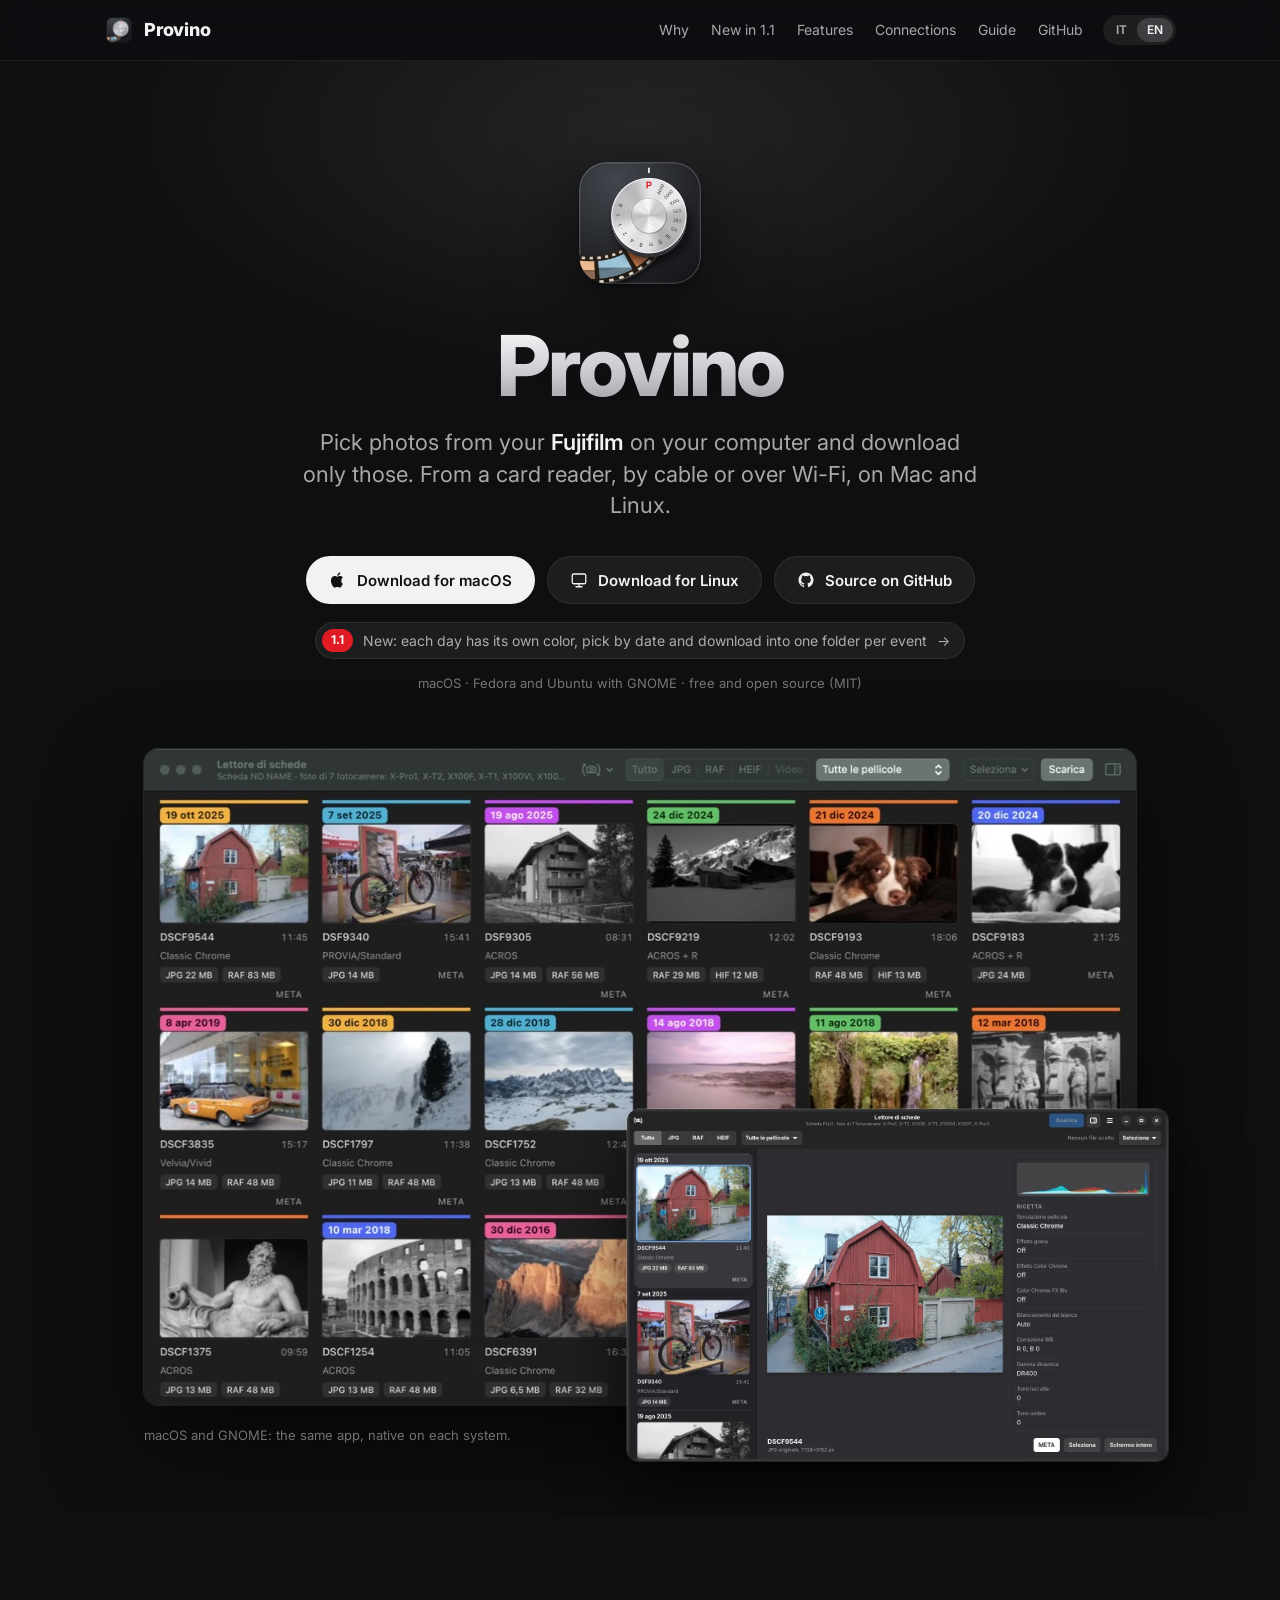
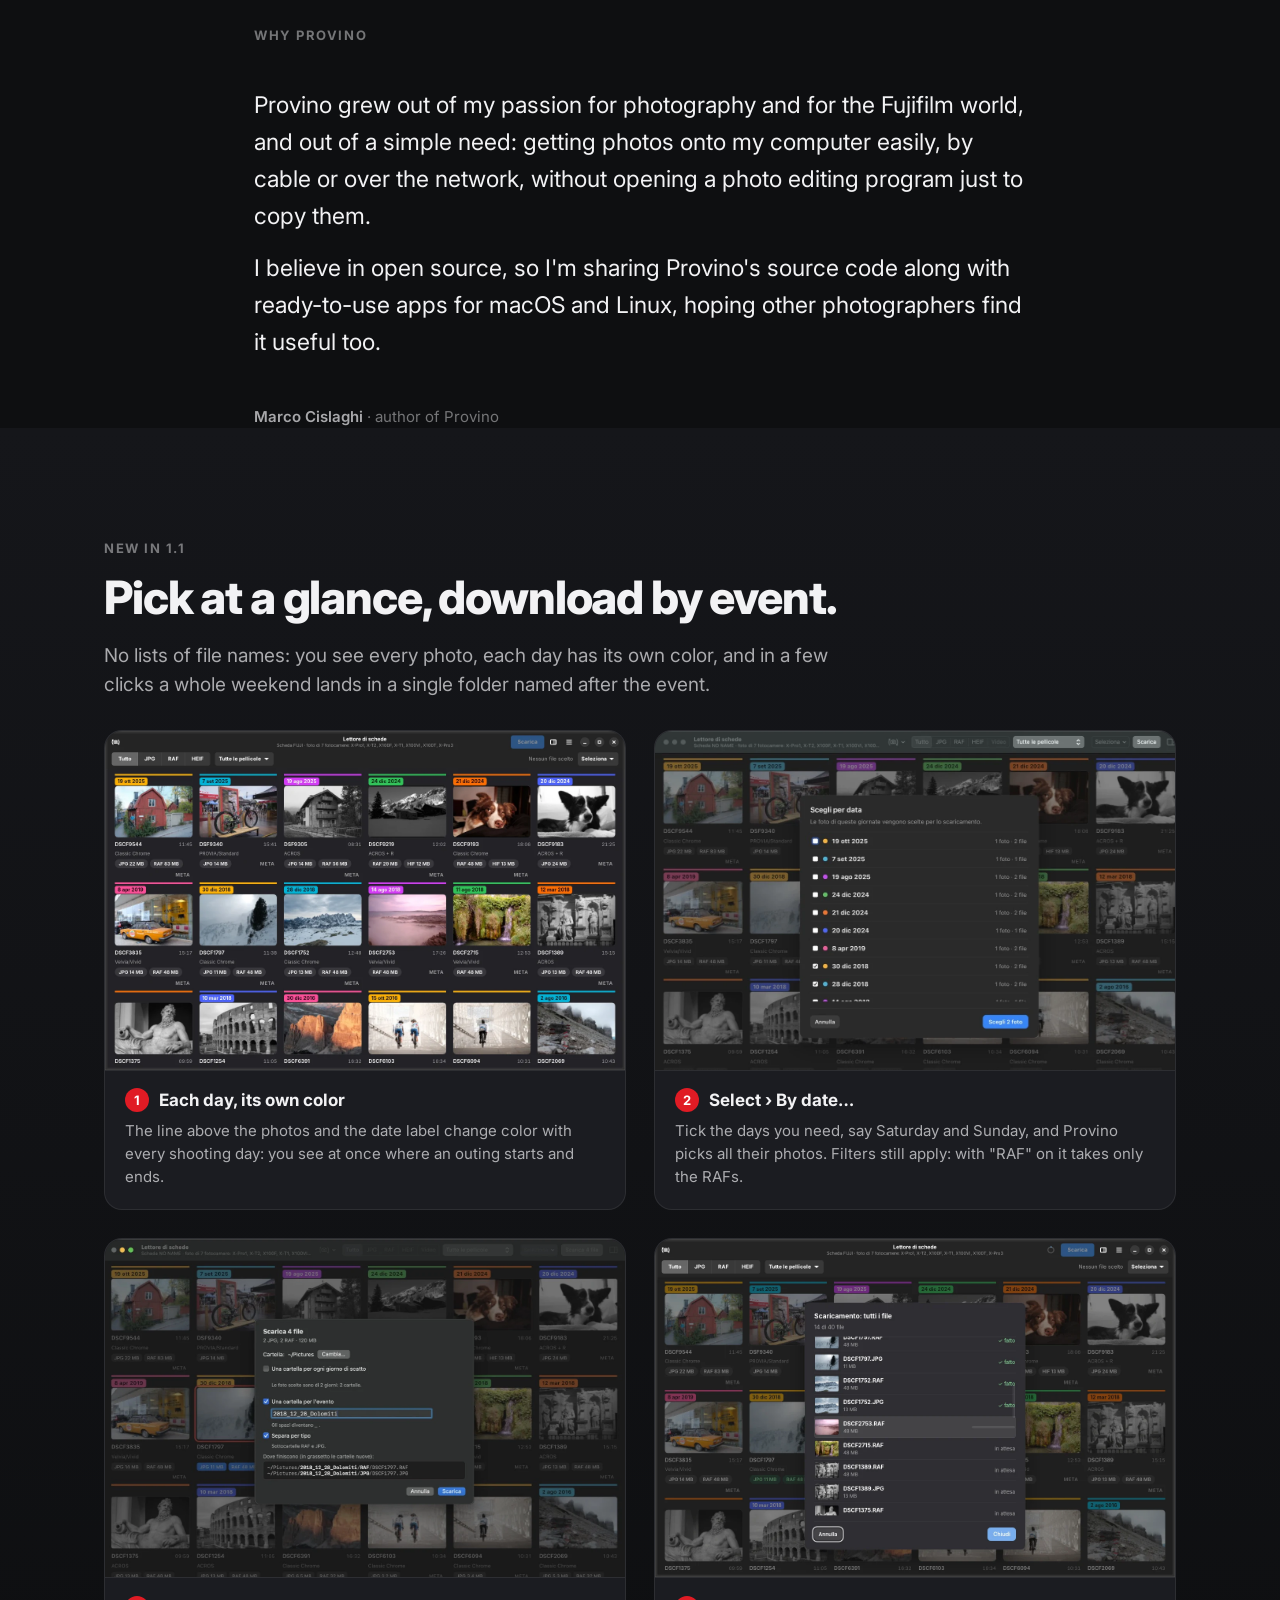
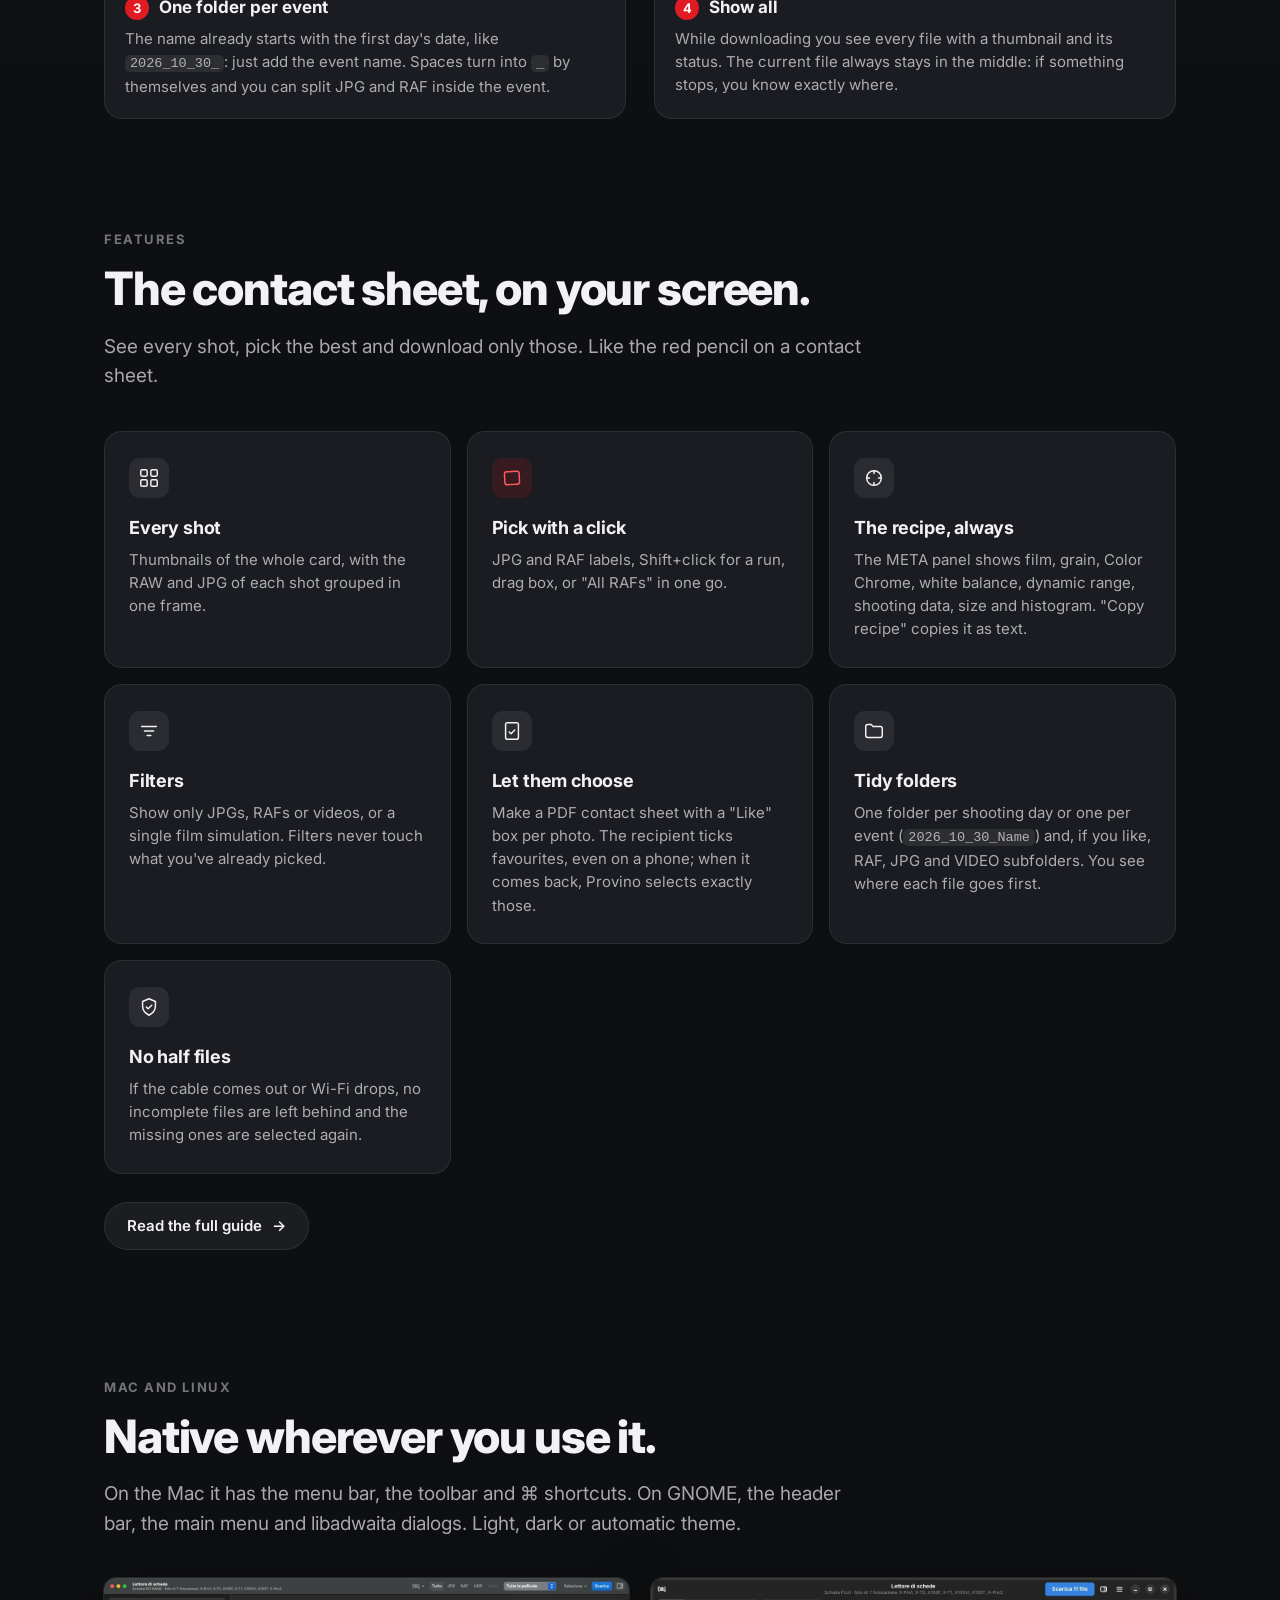
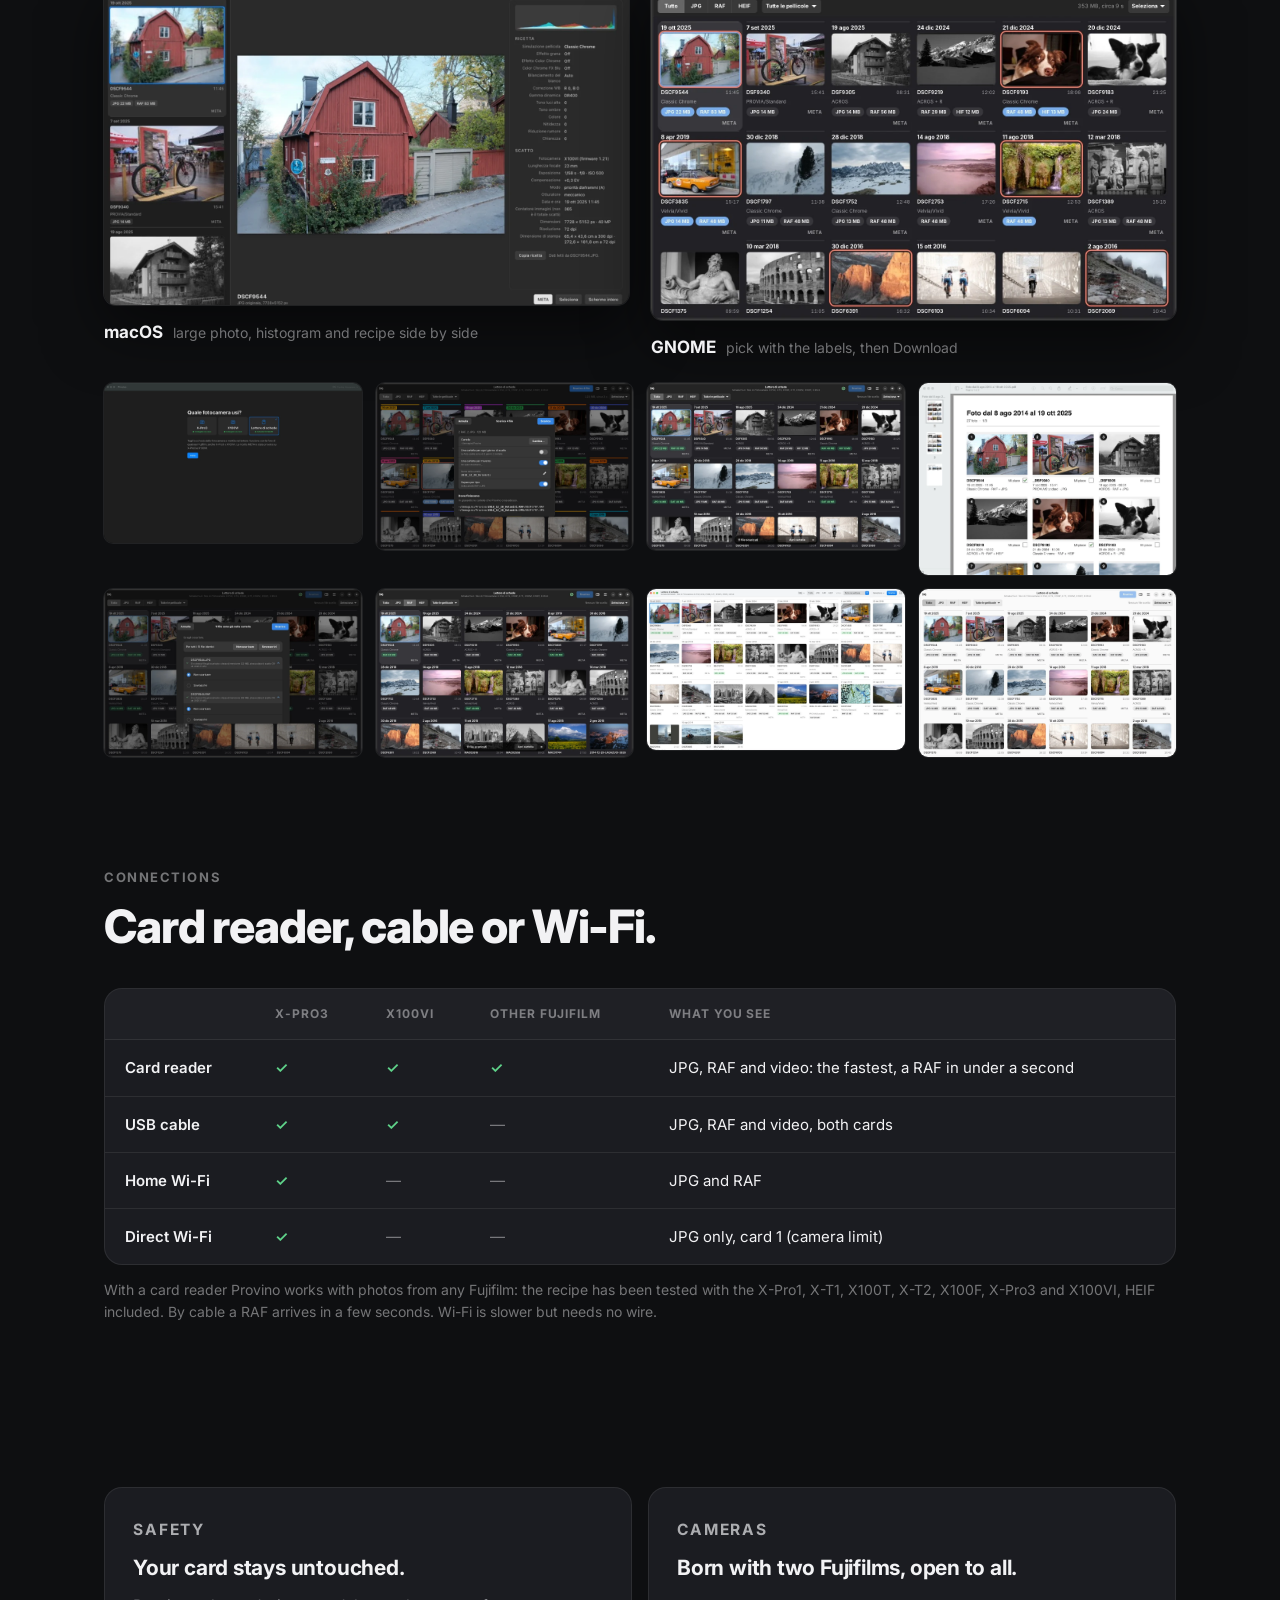
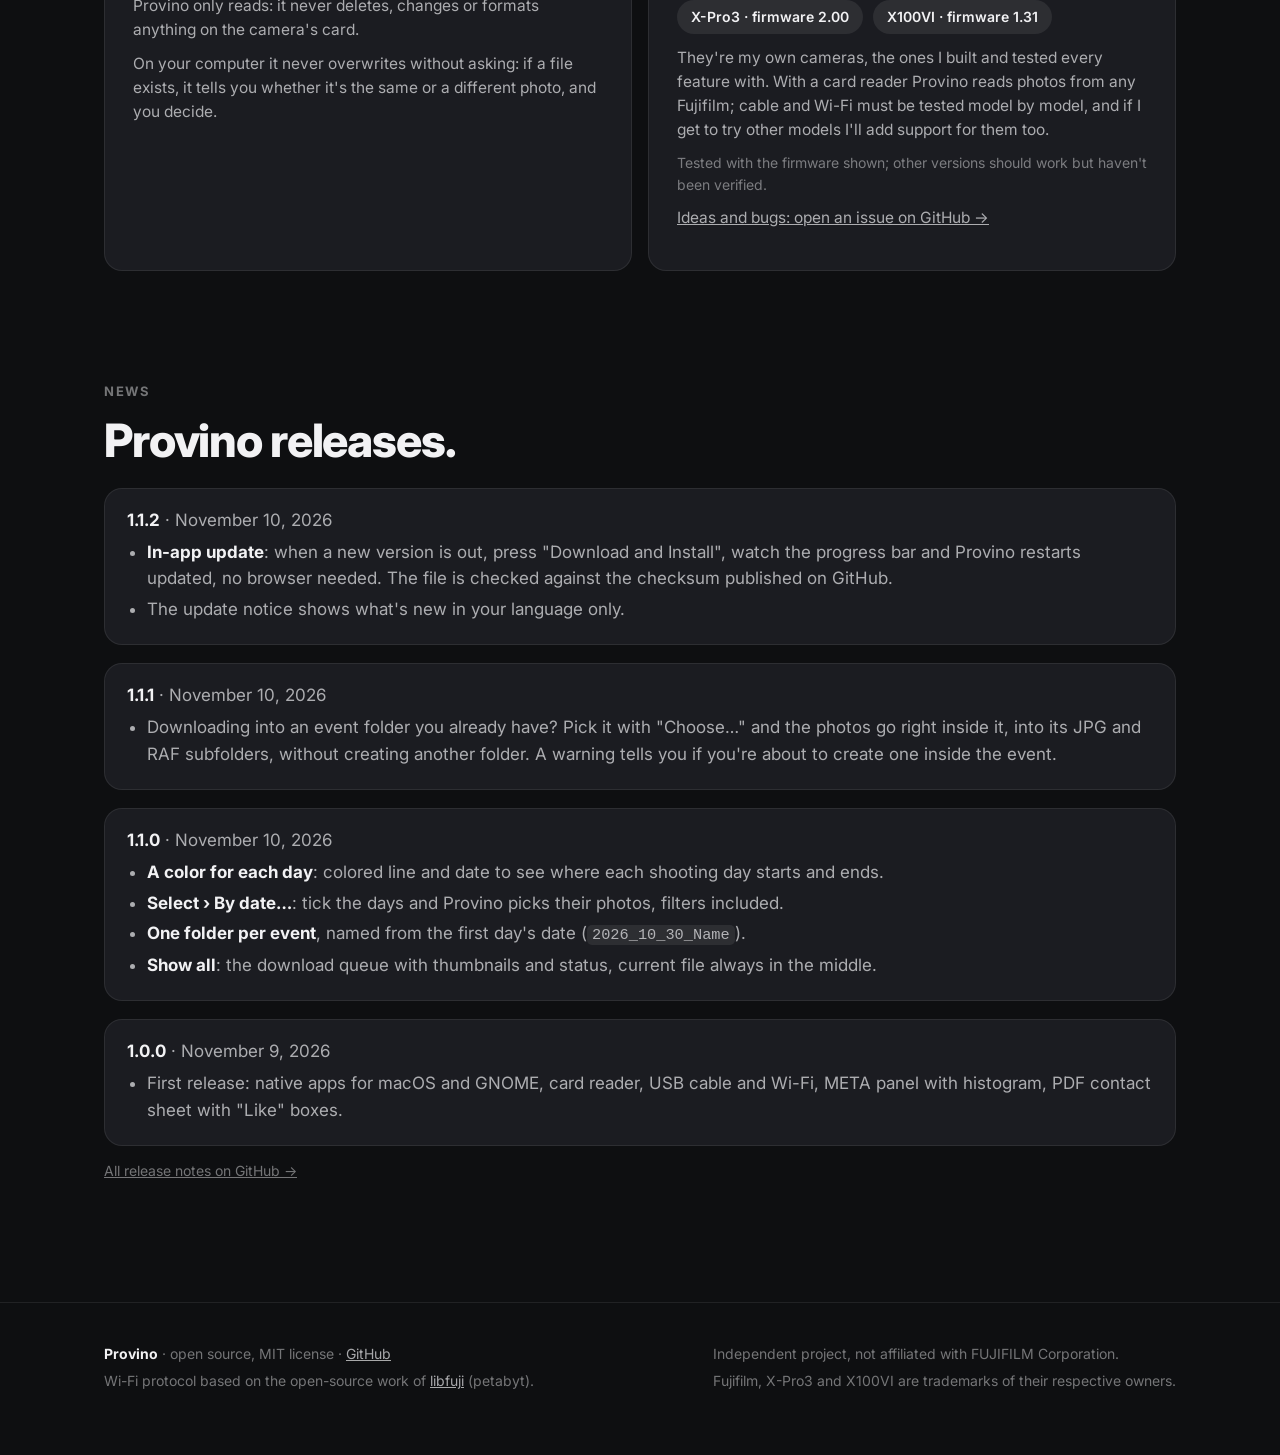
==== commit d761a8a6: "Release 1.1.2: in-app update, update notes in the user's language Co-Authored-By: Claude Fable 5.2 <" ====
--- a/docs/index.html
+++ b/docs/index.html
@@ -227,6 +227,13 @@
       <h2><span lang="it">Le versioni di Provino.</span><span lang="en">Provino releases.</span></h2>
       <div class="news">
         <article>
+          <p class="when"><b>1.1.2</b> · <span lang="it">10 novembre 2026</span><span lang="en">November 10, 2026</span></p>
+          <ul>
+            <li><span lang="it"><b>Aggiornamento dentro Provino</b>: quando esce una versione nuova premi «Scarica e installa», vedi la barra di avanzamento e Provino si riavvia aggiornato, senza passare dal browser. Il file viene controllato con l'impronta pubblicata su GitHub.</span><span lang="en"><b>In-app update</b>: when a new version is out, press "Download and Install", watch the progress bar and Provino restarts updated, no browser needed. The file is checked against the checksum published on GitHub.</span></li>
+            <li><span lang="it">L'avviso di aggiornamento mostra le novità solo nella tua lingua.</span><span lang="en">The update notice shows what's new in your language only.</span></li>
+          </ul>
+        </article>
+        <article>
           <p class="when"><b>1.1.1</b> · <span lang="it">10 novembre 2026</span><span lang="en">November 10, 2026</span></p>
           <ul>
             <li><span lang="it">Scarichi in una cartella evento che hai già? Scegli la cartella con «Cambia…» e le foto vanno direttamente lì dentro, nelle sottocartelle JPG e RAF, senza creare un'altra cartella. Un avviso ti segnala se stai per crearne una dentro l'evento.</span><span lang="en">Downloading into an event folder you already have? Pick it with "Choose…" and the photos go right inside it, into its JPG and RAF subfolders, without creating another folder. A warning tells you if you're about to create one inside the event.</span></li>
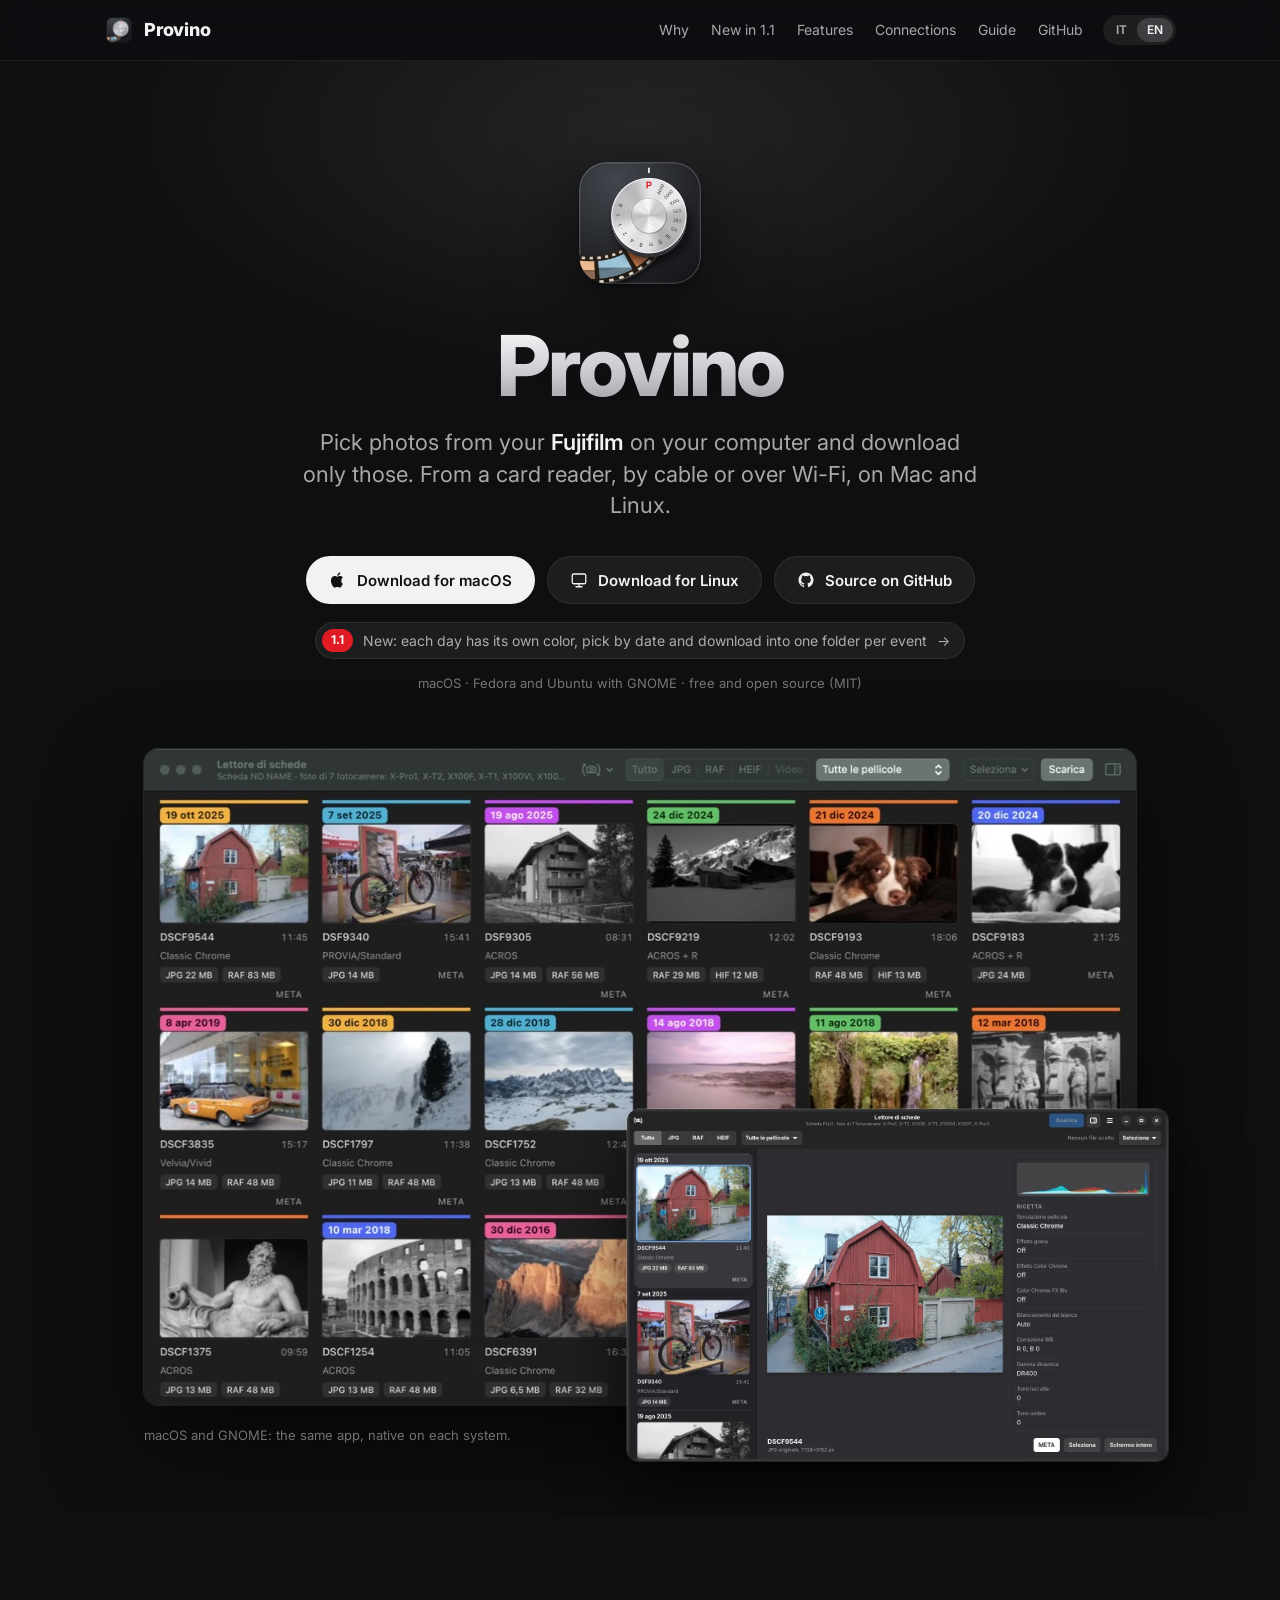
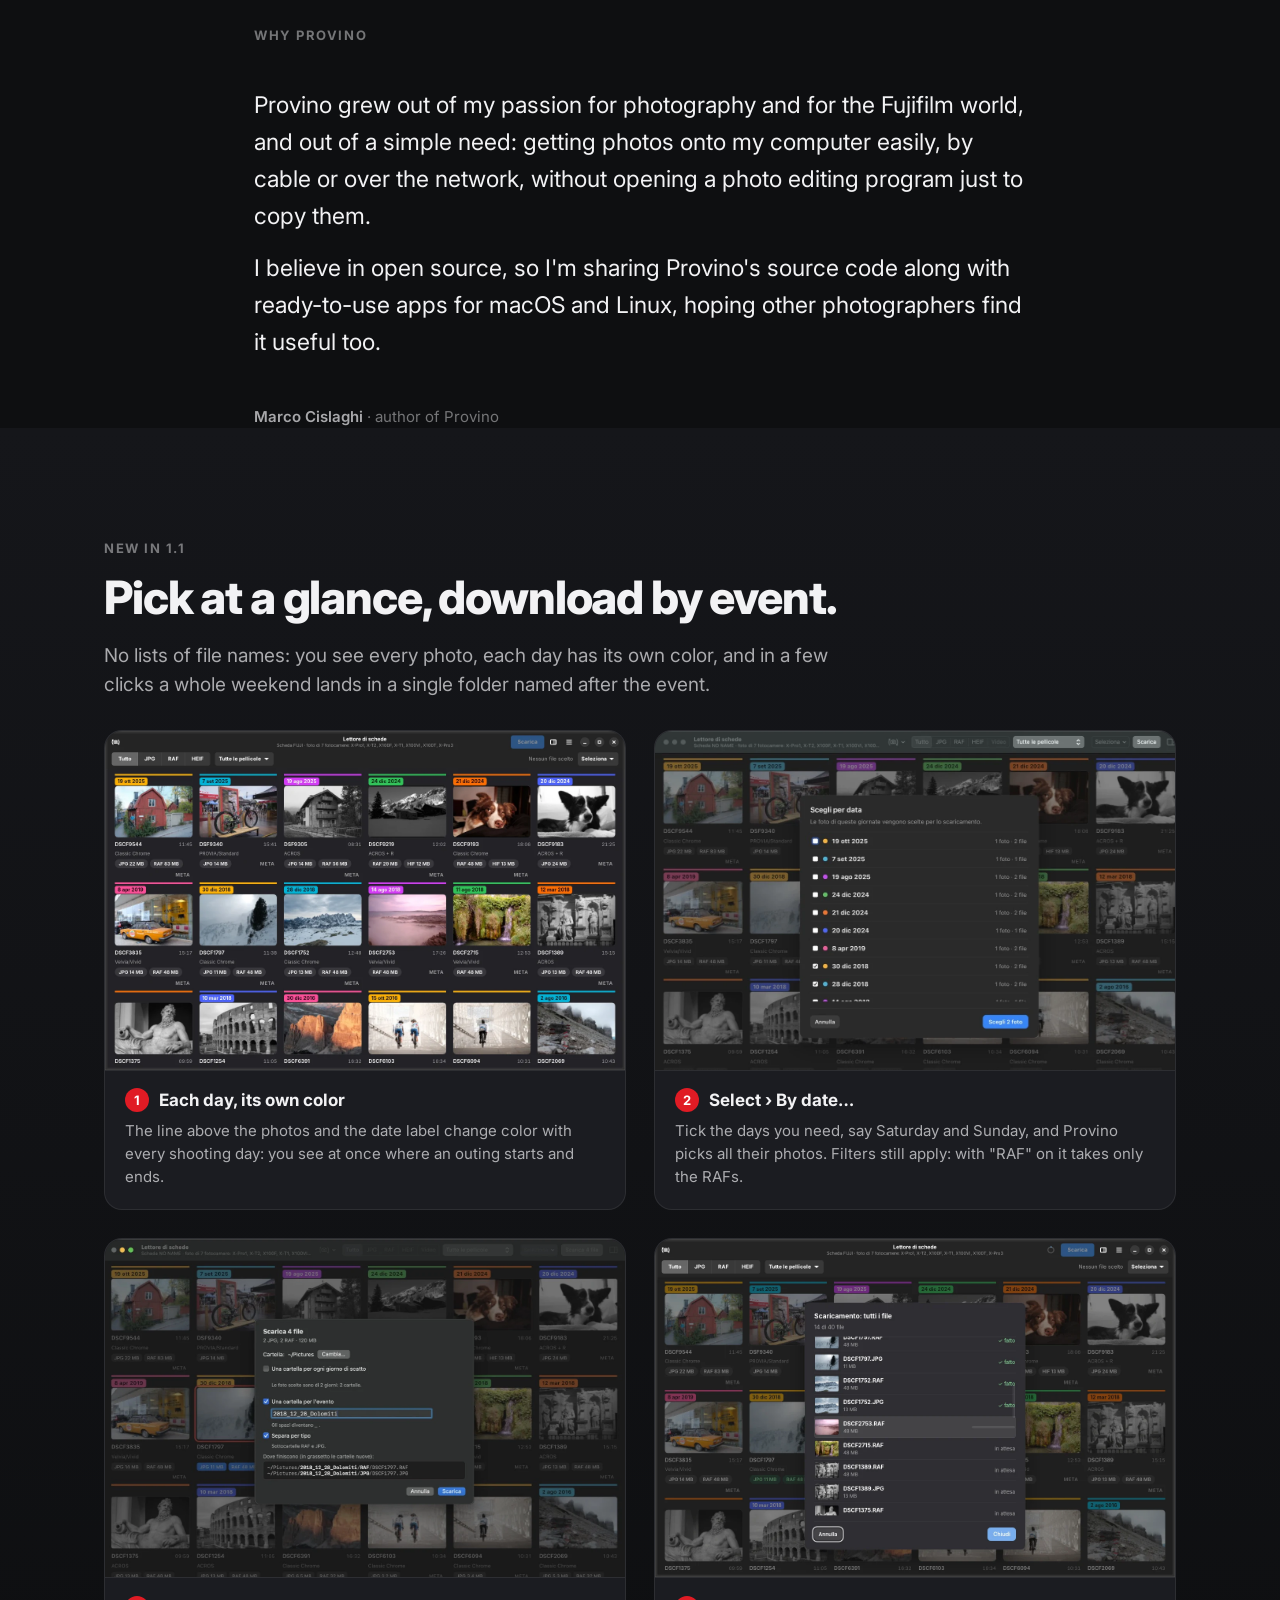
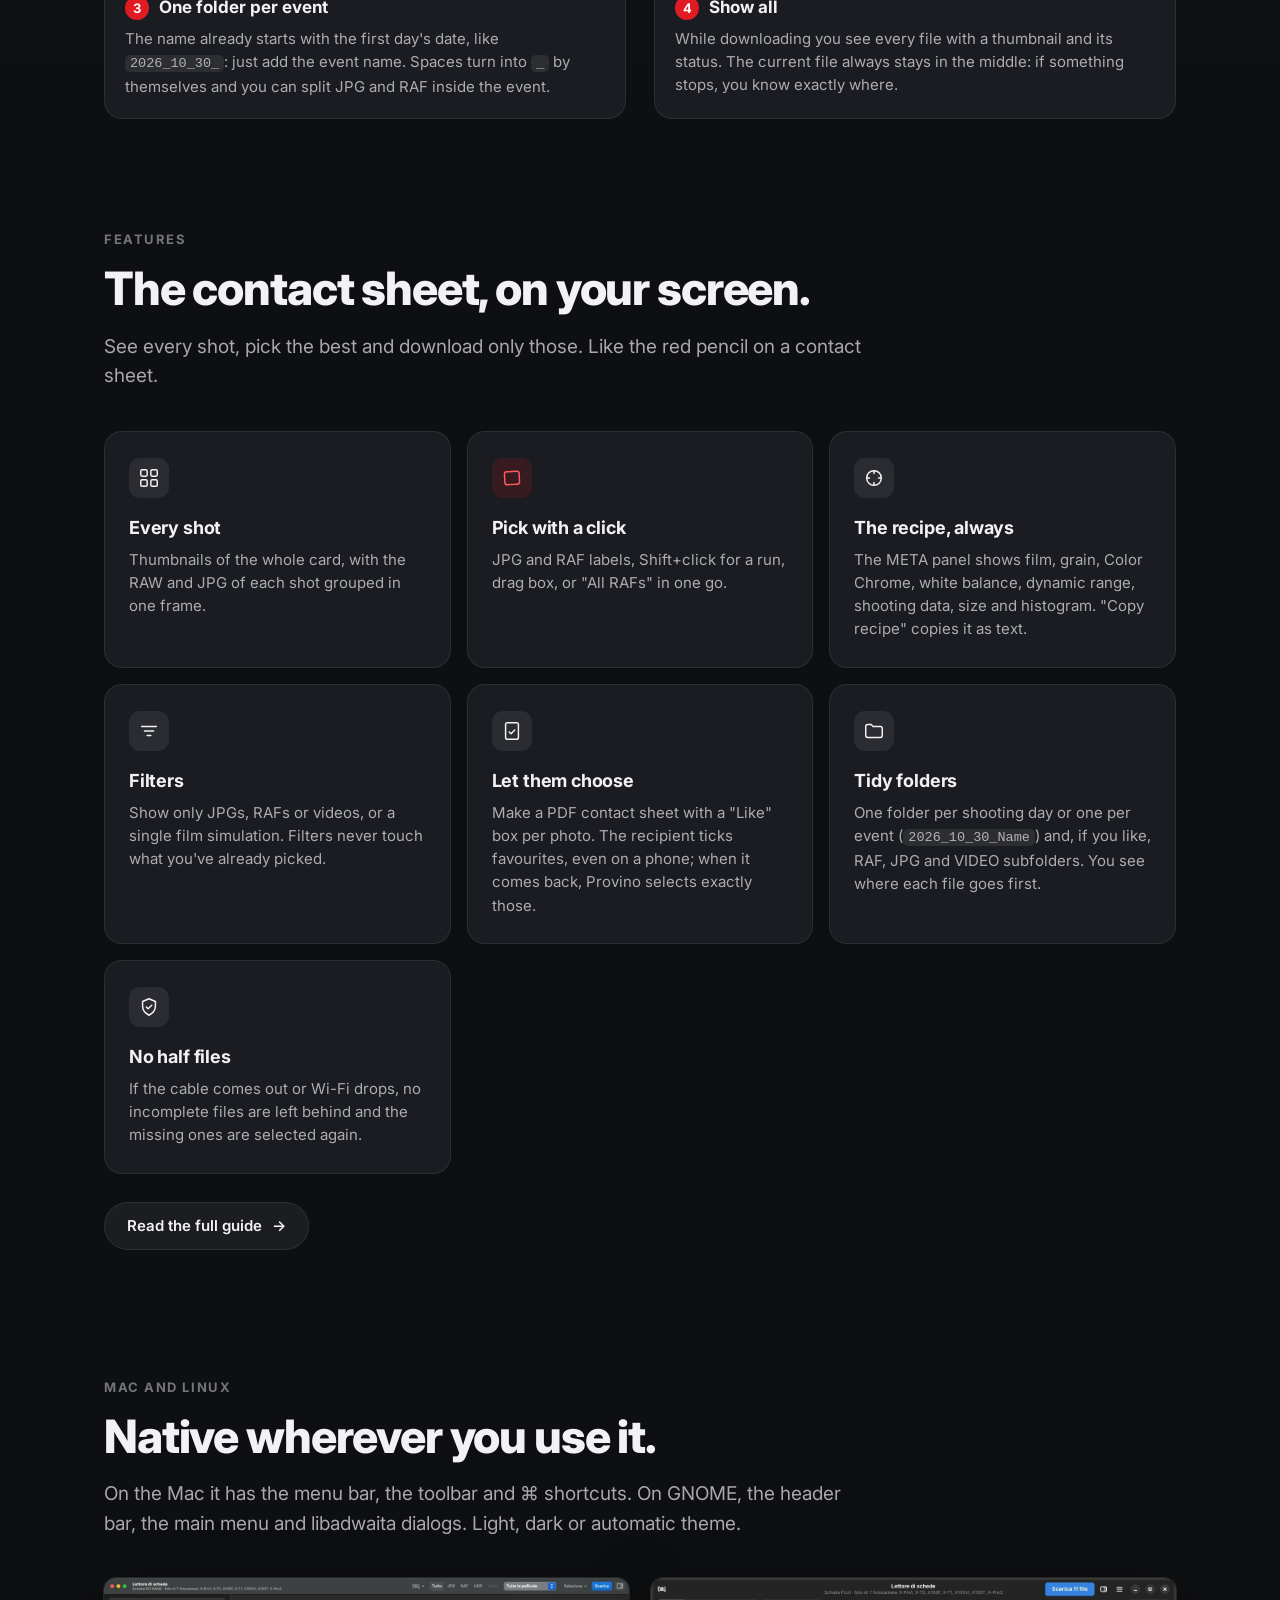
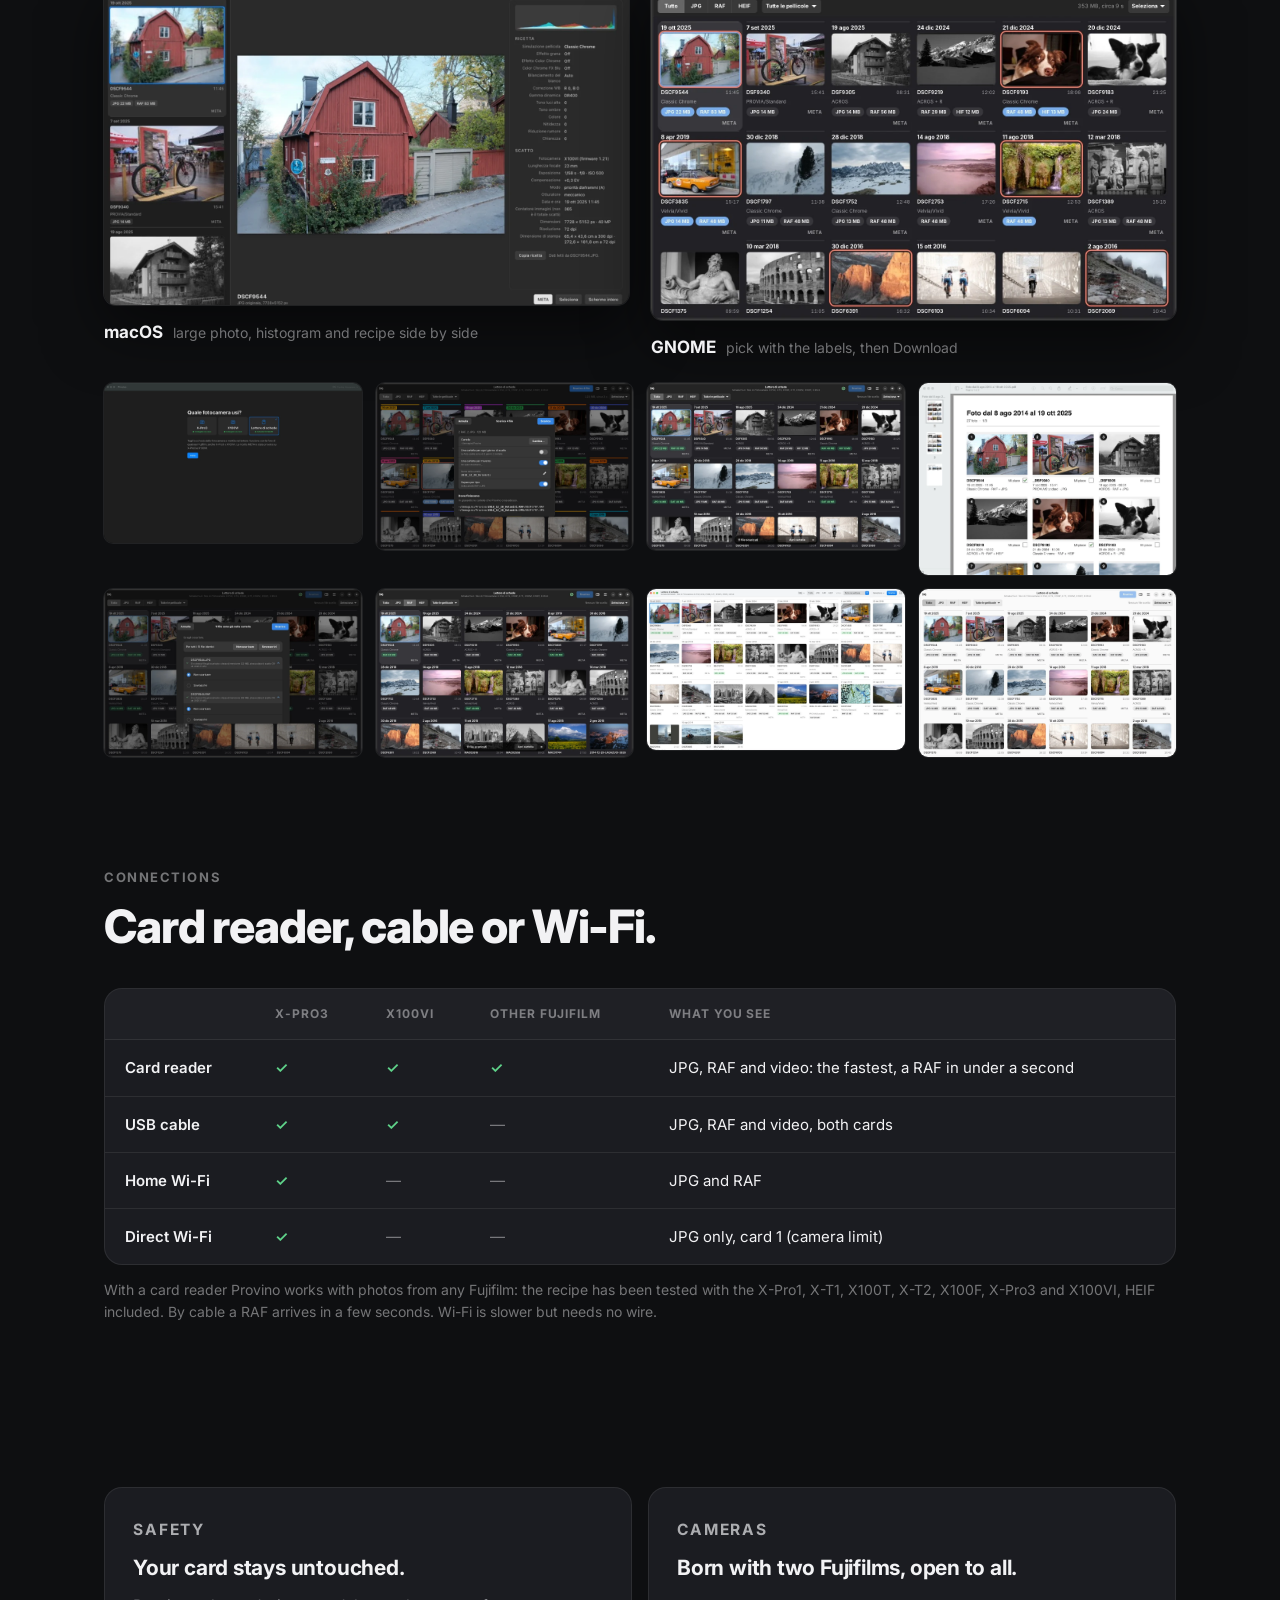
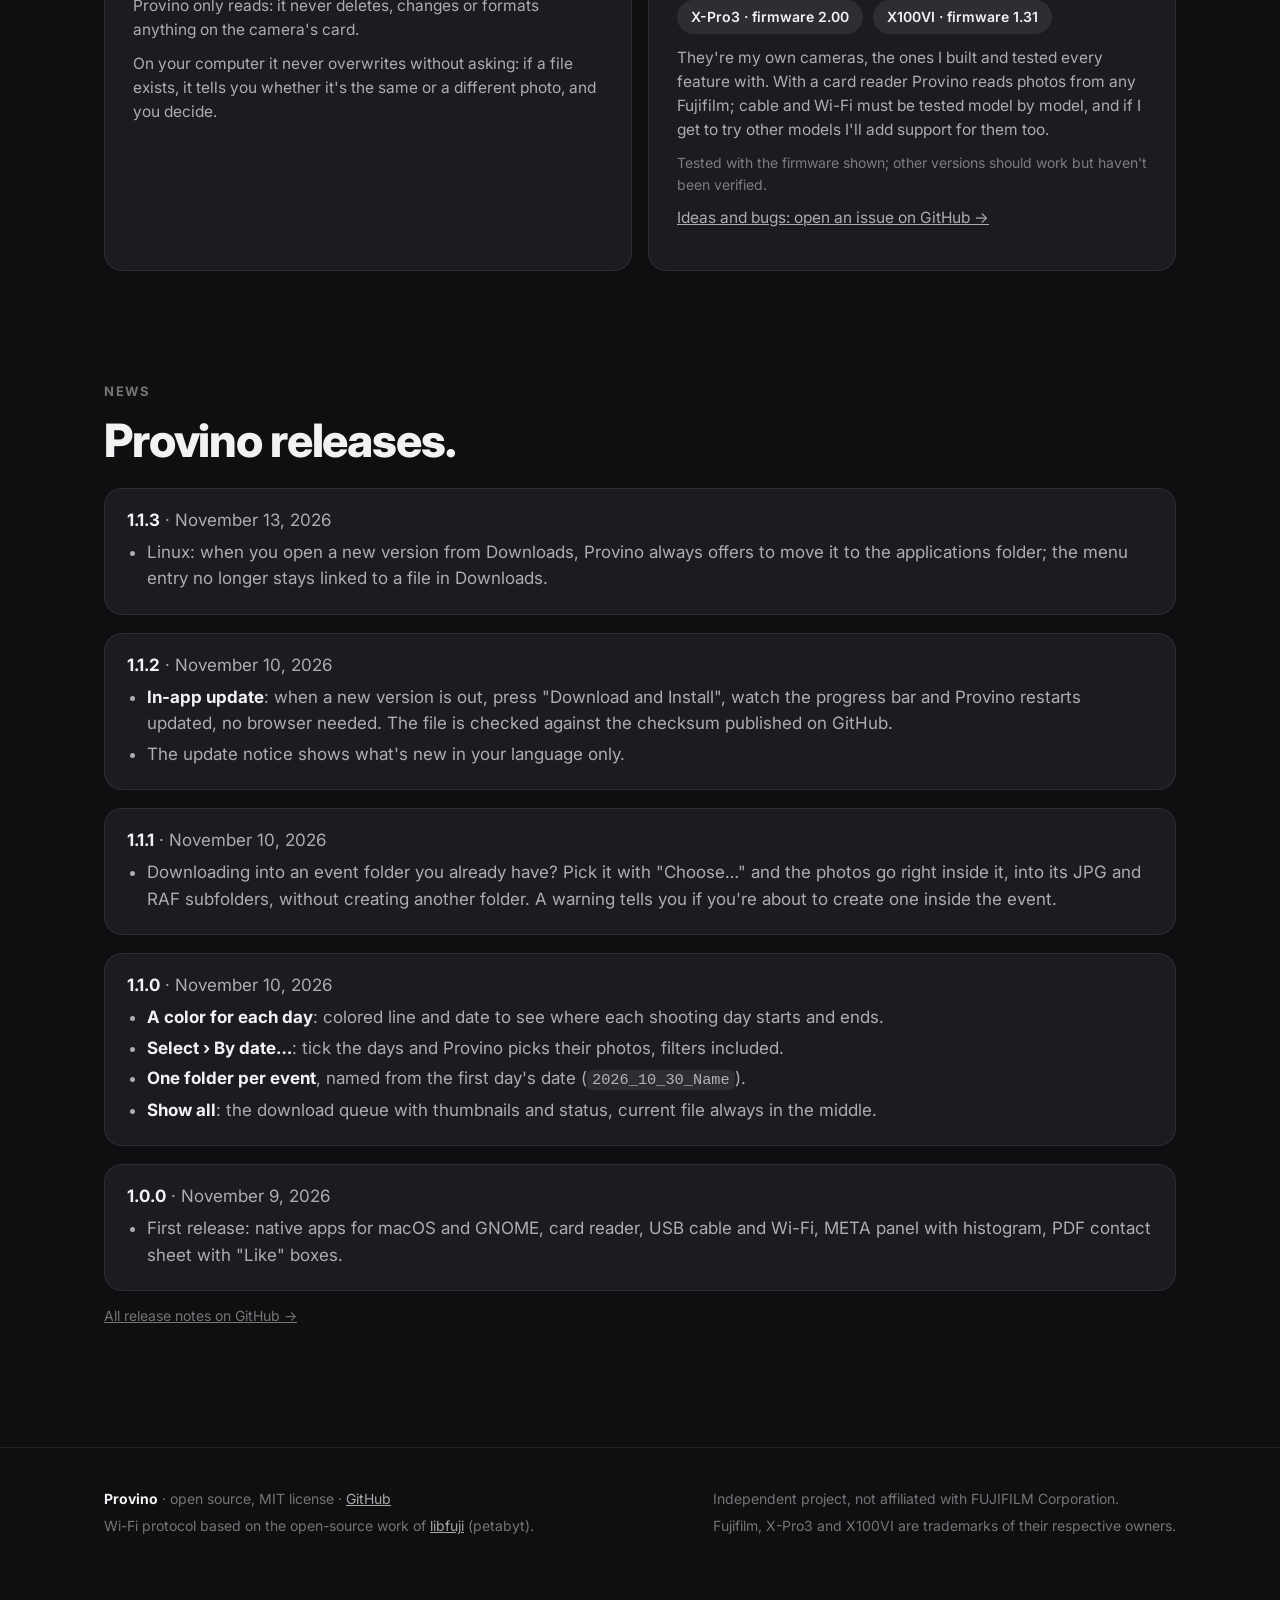
==== commit dcacc1ce: "Release 1.1.3: Linux - a new AppImage outside the applications folder is always offered a move (menu" ====
--- a/docs/index.html
+++ b/docs/index.html
@@ -227,6 +227,12 @@
       <h2><span lang="it">Le versioni di Provino.</span><span lang="en">Provino releases.</span></h2>
       <div class="news">
         <article>
+          <p class="when"><b>1.1.3</b> · <span lang="it">13 novembre 2026</span><span lang="en">November 13, 2026</span></p>
+          <ul>
+            <li><span lang="it">Linux: se apri una nuova versione da Scaricati, Provino propone sempre di spostarla nella cartella delle applicazioni; la voce nel menu non resta più collegata a un file in Scaricati.</span><span lang="en">Linux: when you open a new version from Downloads, Provino always offers to move it to the applications folder; the menu entry no longer stays linked to a file in Downloads.</span></li>
+          </ul>
+        </article>
+        <article>
           <p class="when"><b>1.1.2</b> · <span lang="it">10 novembre 2026</span><span lang="en">November 10, 2026</span></p>
           <ul>
             <li><span lang="it"><b>Aggiornamento dentro Provino</b>: quando esce una versione nuova premi «Scarica e installa», vedi la barra di avanzamento e Provino si riavvia aggiornato, senza passare dal browser. Il file viene controllato con l'impronta pubblicata su GitHub.</span><span lang="en"><b>In-app update</b>: when a new version is out, press "Download and Install", watch the progress bar and Provino restarts updated, no browser needed. The file is checked against the checksum published on GitHub.</span></li>
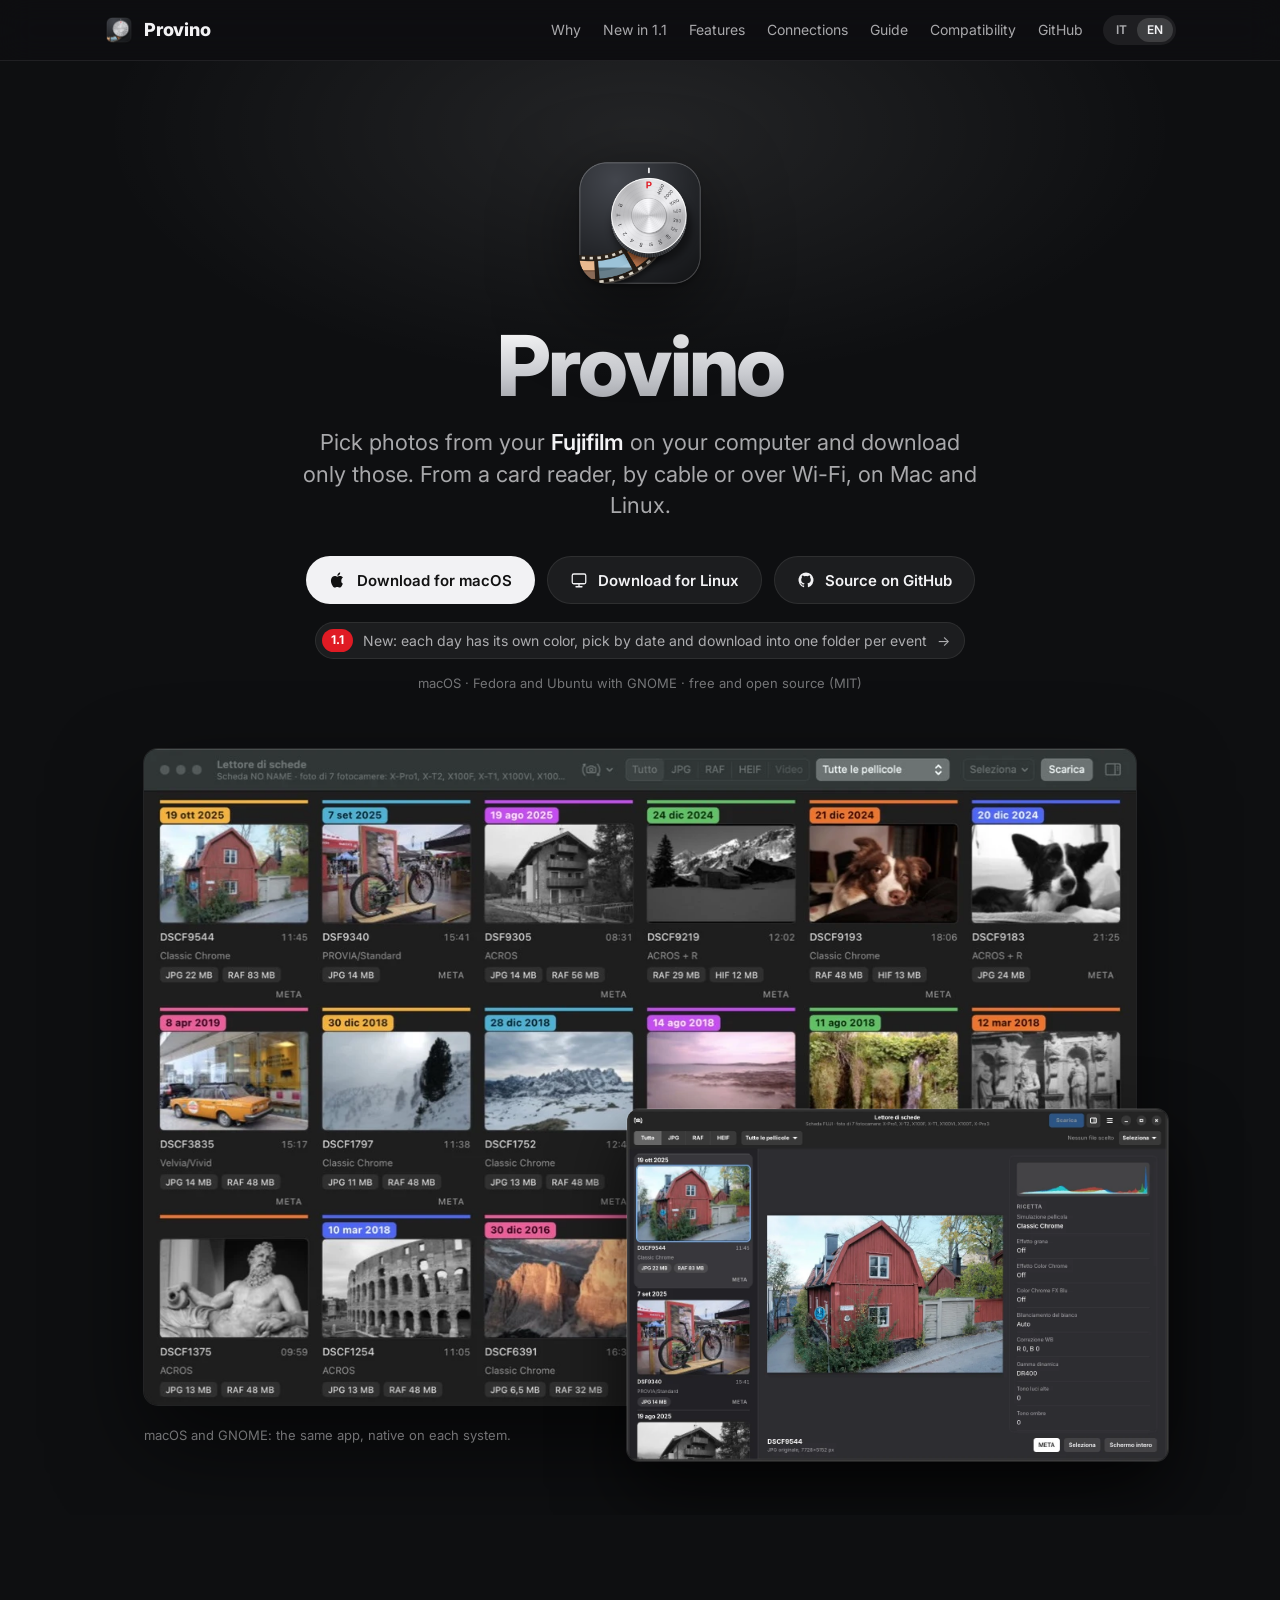
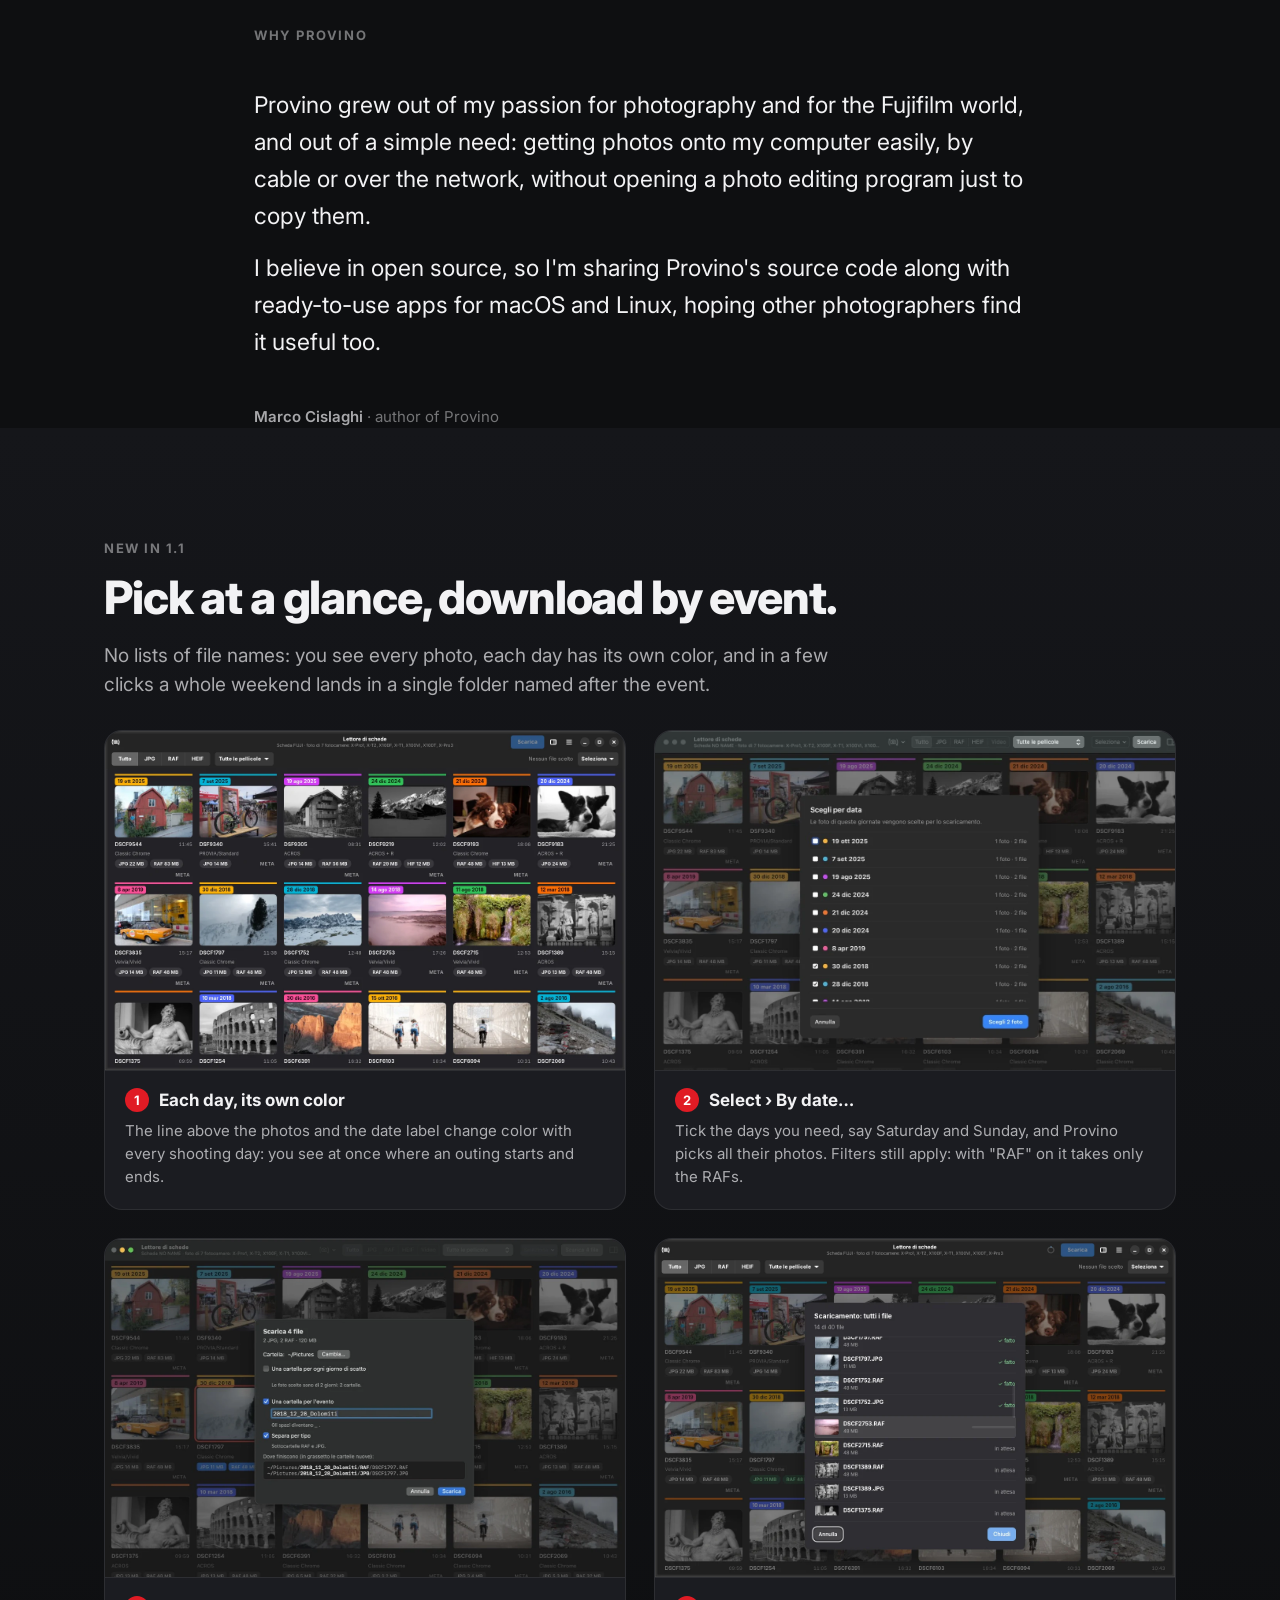
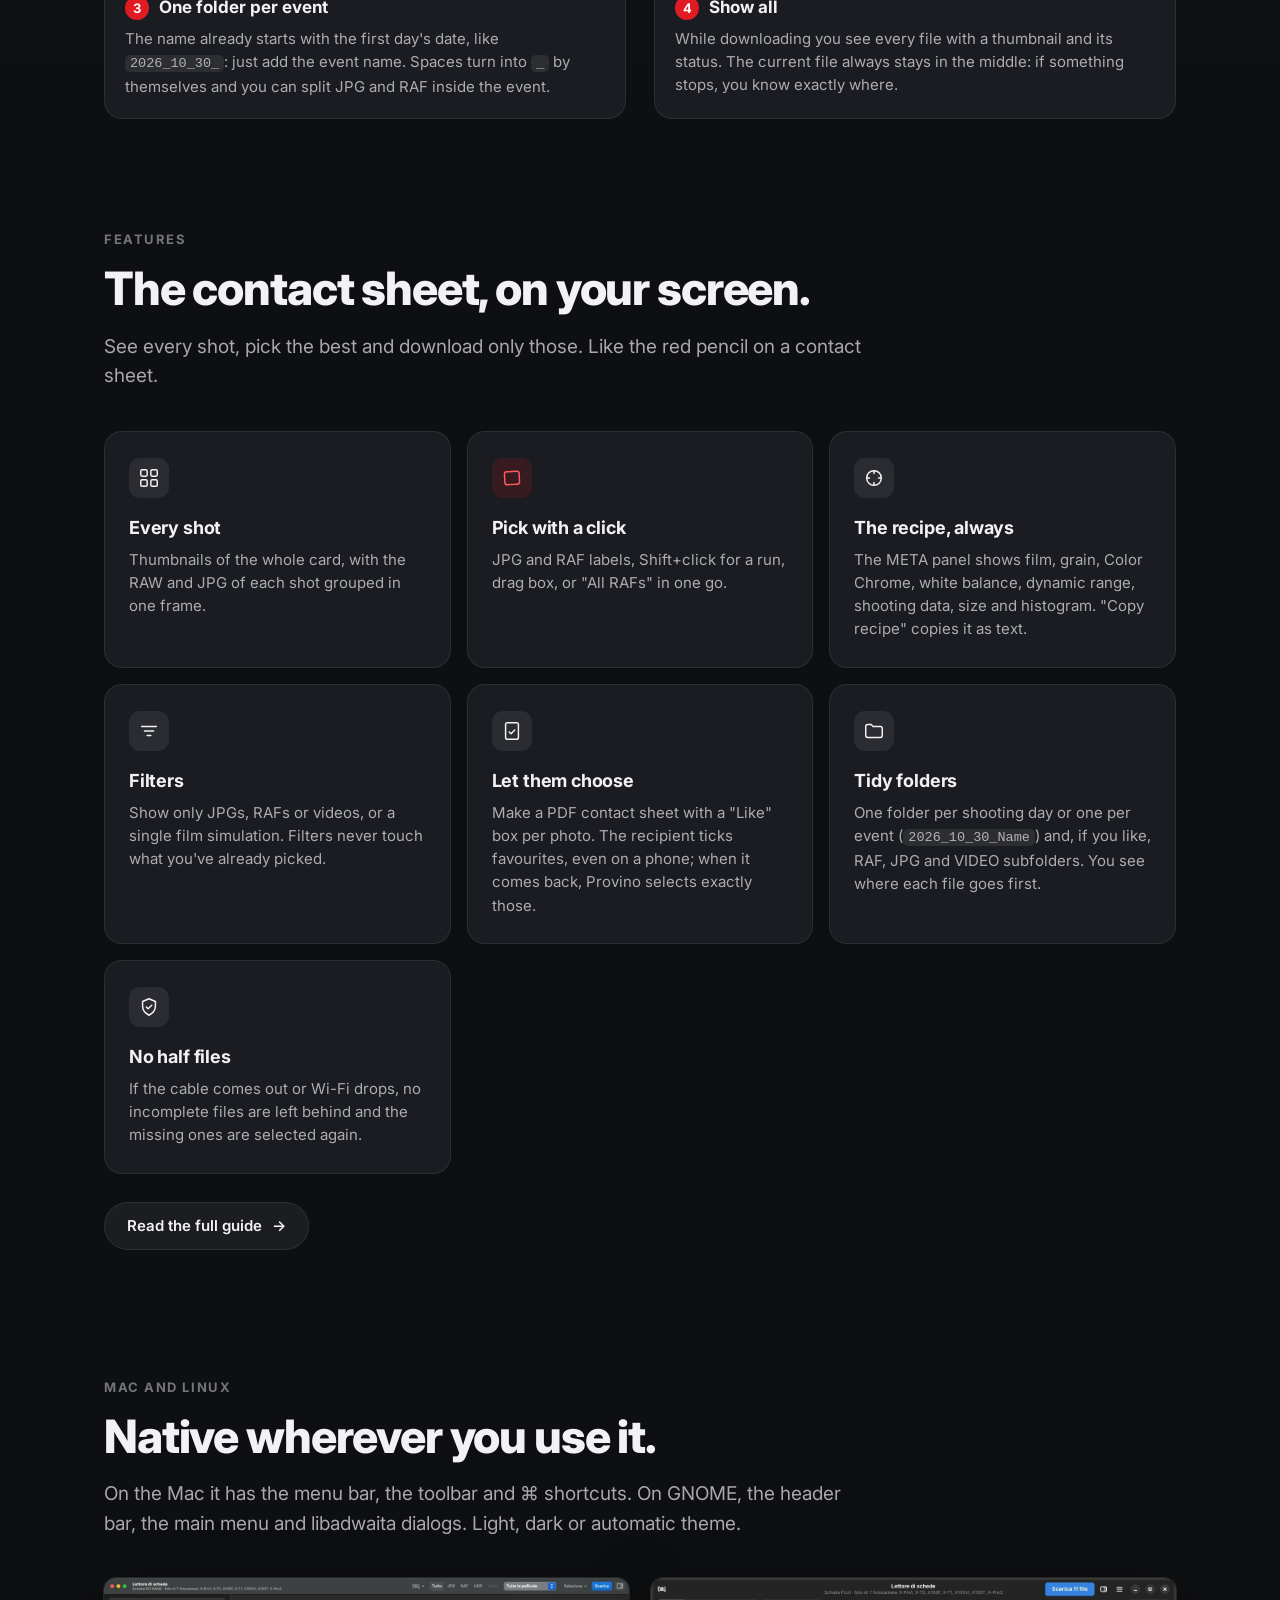
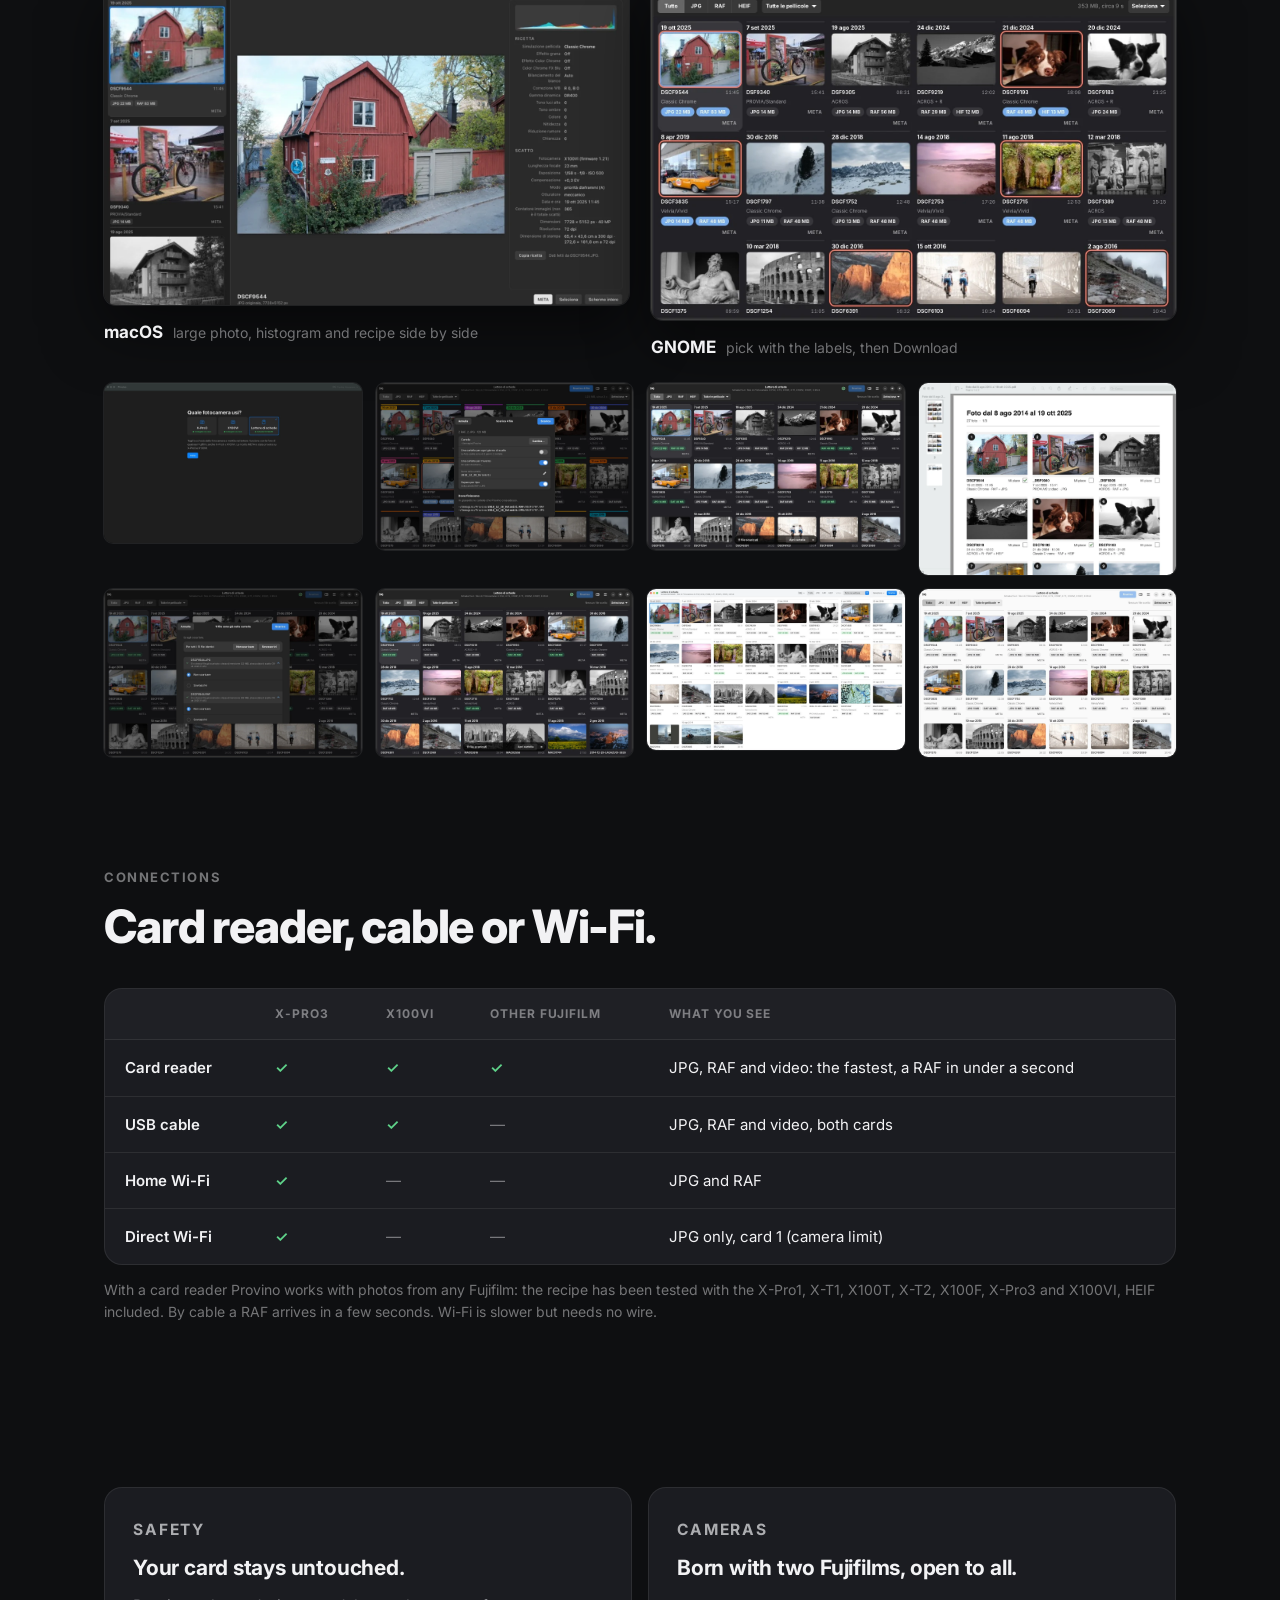
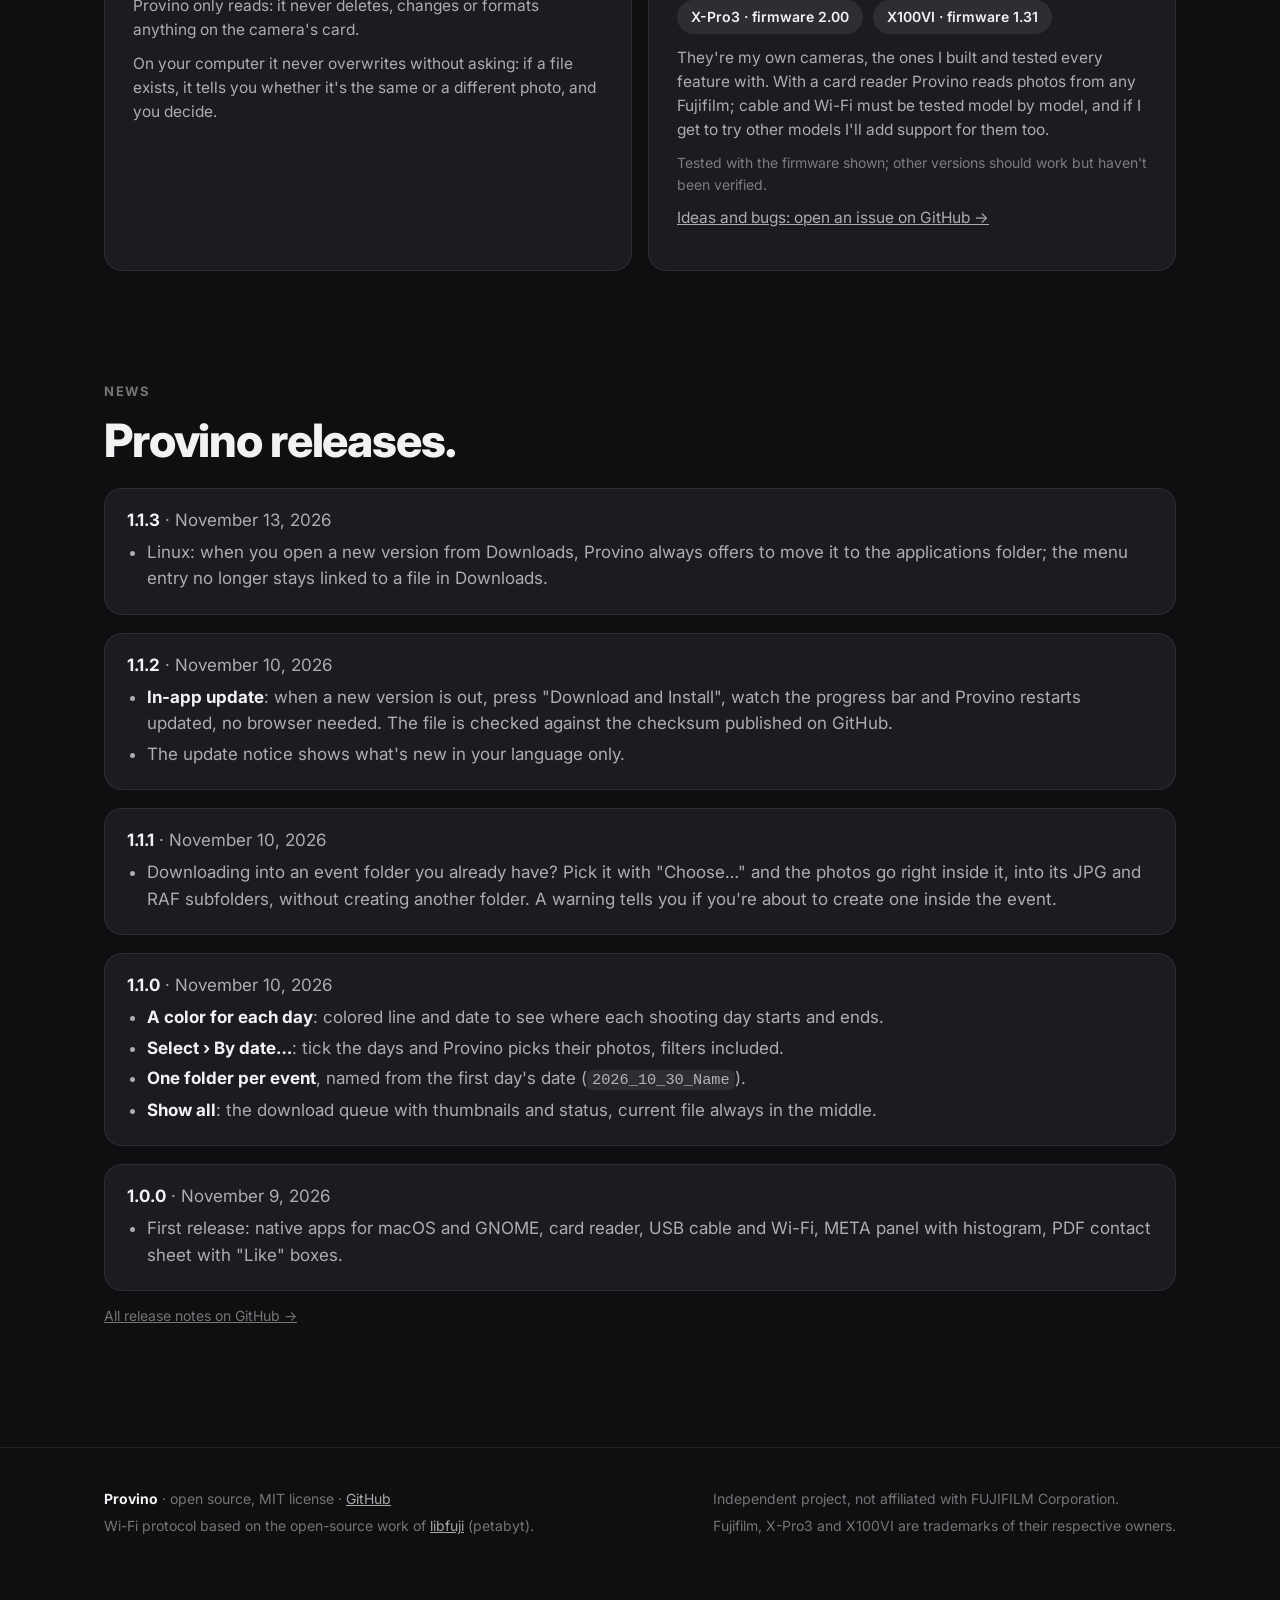
==== commit 60c45664: "Site and README: compatibility and roadmap page, safe intake script for sample files - New page docs" ====
--- a/docs/index.html
+++ b/docs/index.html
@@ -6,7 +6,7 @@
 <title>Provino · scegli e scarica le foto dalla tua Fujifilm</title>
 <meta name="description" content="Provino: scegli dal computer le foto della tua Fujifilm e scarica solo quelle, dal lettore di schede, con il cavo USB o via Wi-Fi. Open source, per macOS e Linux.">
 <meta property="og:title" content="Provino">
-<meta property="og:description" content="Pick photos from your Fujifilm X-Pro3 or X100VI and download only those. Open source, macOS and Linux.">
+<meta property="og:description" content="Pick photos from any Fujifilm with a card reader, or straight from an X-Pro3 or X100VI by cable or Wi-Fi, and download only those. Open source, macOS and Linux.">
 <meta property="og:image" content="img/icon-512.png">
 <link rel="icon" href="img/favicon-64.png">
 <link rel="apple-touch-icon" href="img/apple-touch-icon.png">
@@ -25,6 +25,7 @@
       <a href="#funzioni"><span lang="it">Funzioni</span><span lang="en">Features</span></a>
       <a href="#collegamenti"><span lang="it">Collegamenti</span><span lang="en">Connections</span></a>
       <a href="guida.html"><span lang="it">Guida</span><span lang="en">Guide</span></a>
+      <a href="compatibilita.html"><span lang="it">Compatibilità</span><span lang="en">Compatibility</span></a>
       <a href="https://github.com/cisla66/Provino">GitHub</a>
     </div>
     <div class="lang" role="group" aria-label="Lingua / Language">
--- a/docs/style.css
+++ b/docs/style.css
@@ -200,3 +200,12 @@
 .news li{margin:4px 0}
 .news li b{color:var(--ink)}
 @media (max-width:860px){ .flow{grid-template-columns:1fr} }
+
+/* ---------- stati compatibilità ---------- */
+.st{display:inline-block;padding:3px 11px;border-radius:999px;font-size:13px;font-weight:700;white-space:nowrap}
+.st.ok{background:rgba(95,211,138,.15);color:#5fd38a}
+.st.wip{background:rgba(47,140,255,.15);color:#6fb0ff}
+.st.need{background:rgba(255,255,255,.09);color:var(--ink2)}
+.st.bad{background:rgba(224,27,36,.15);color:#ff6b72}
+.g-body ul{padding-left:20px}
+.g-body ul li{margin-bottom:8px}
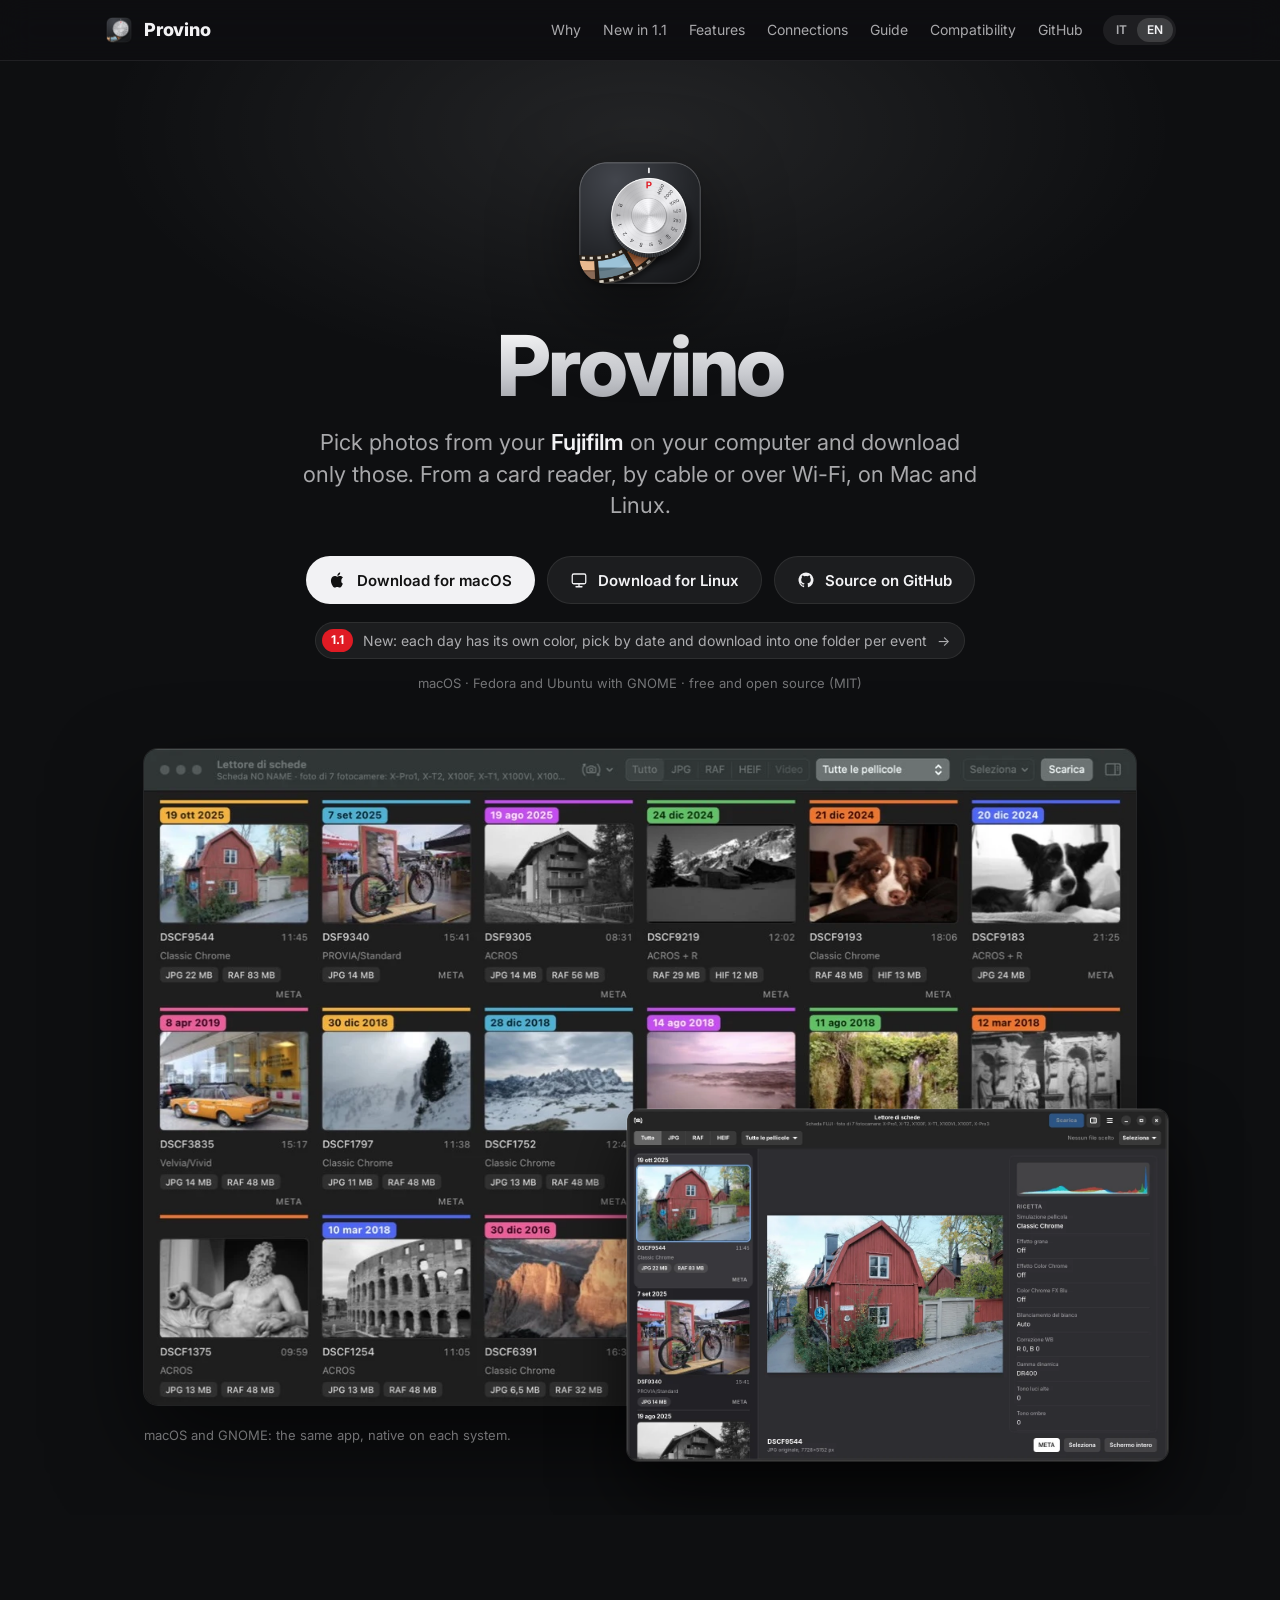
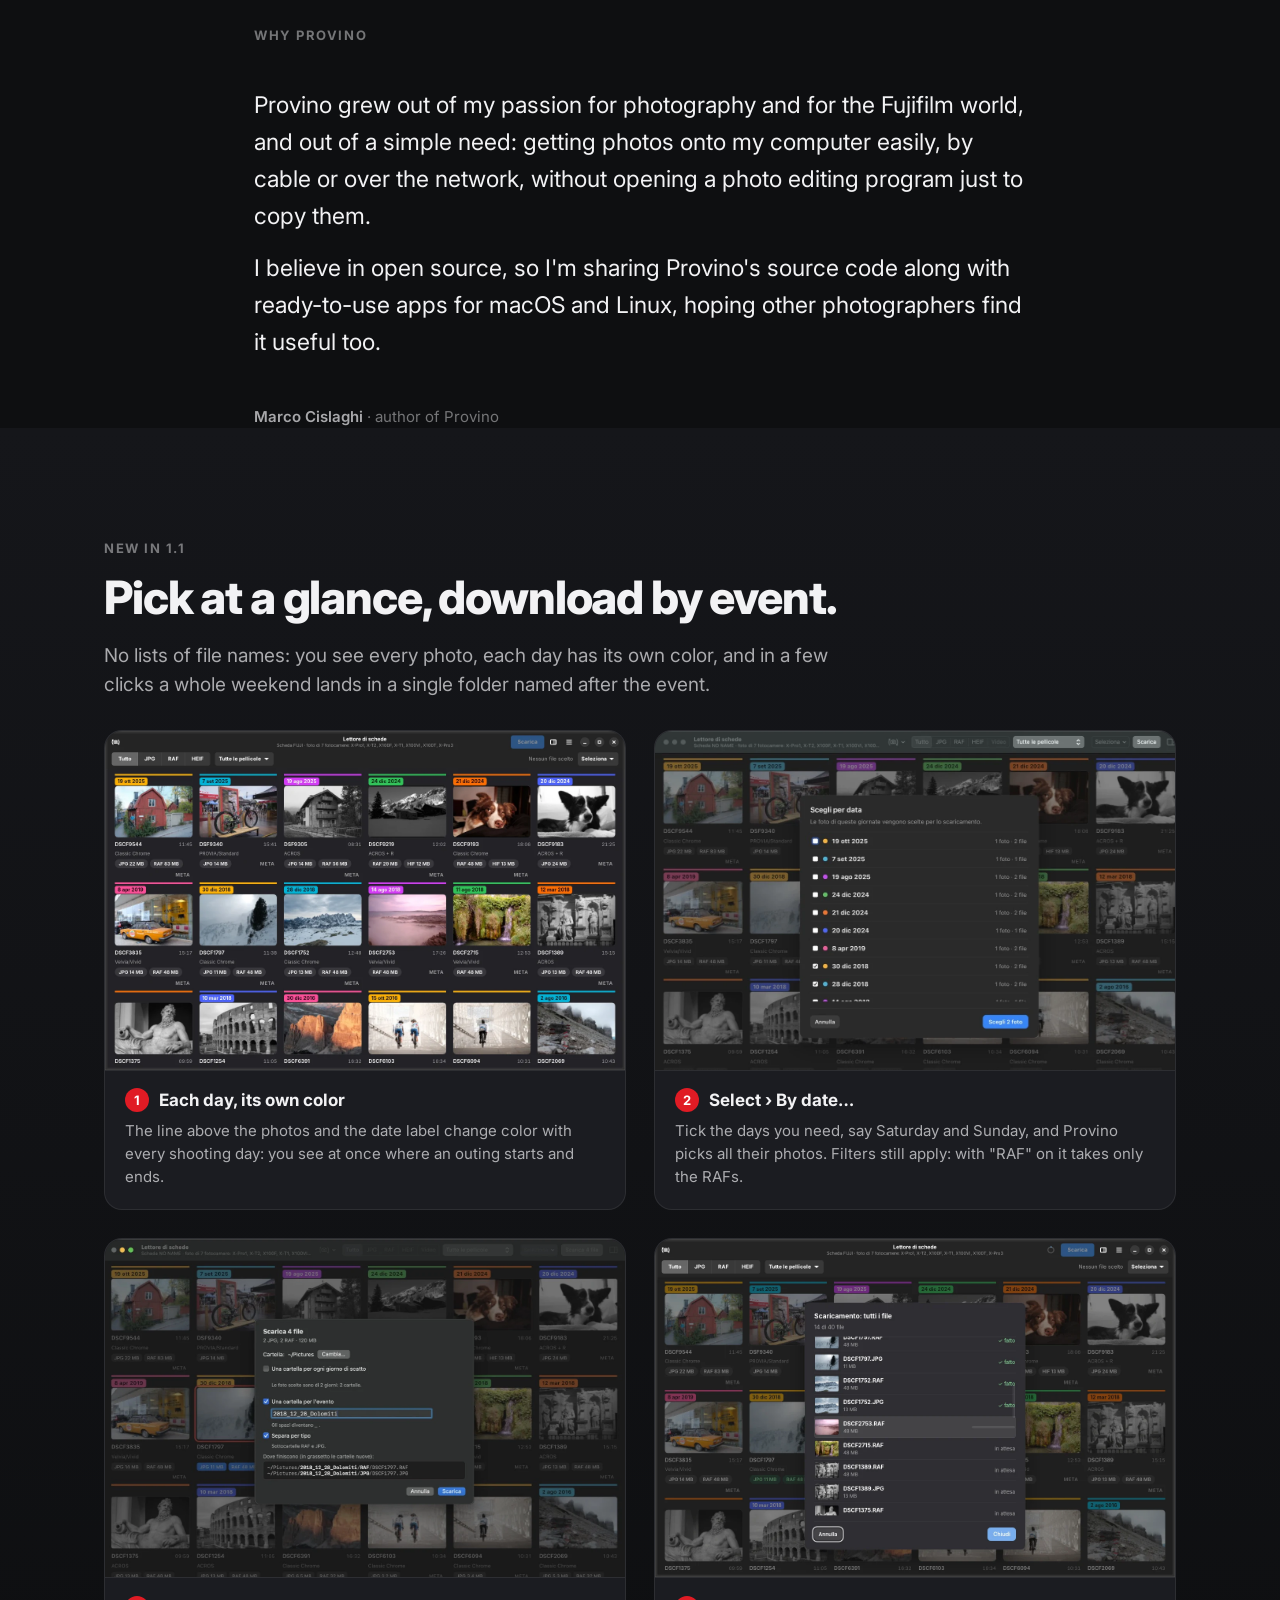
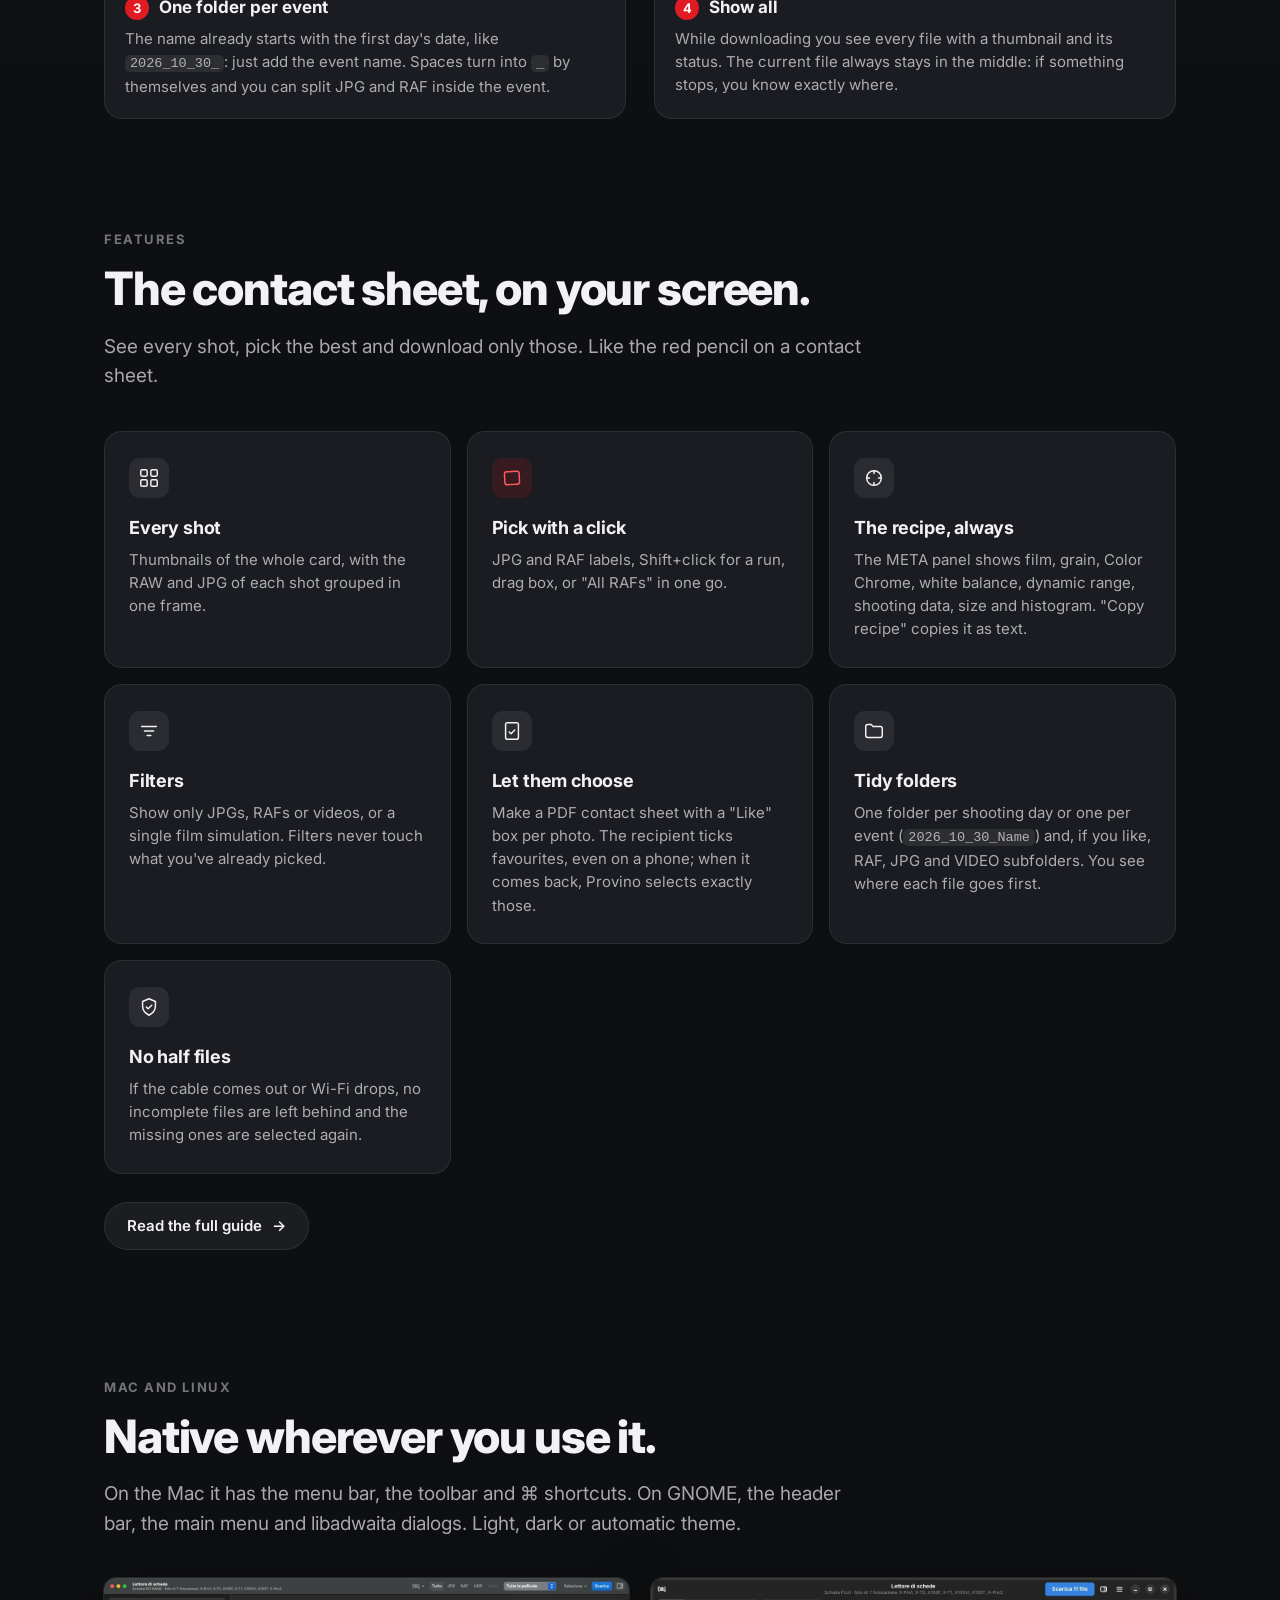
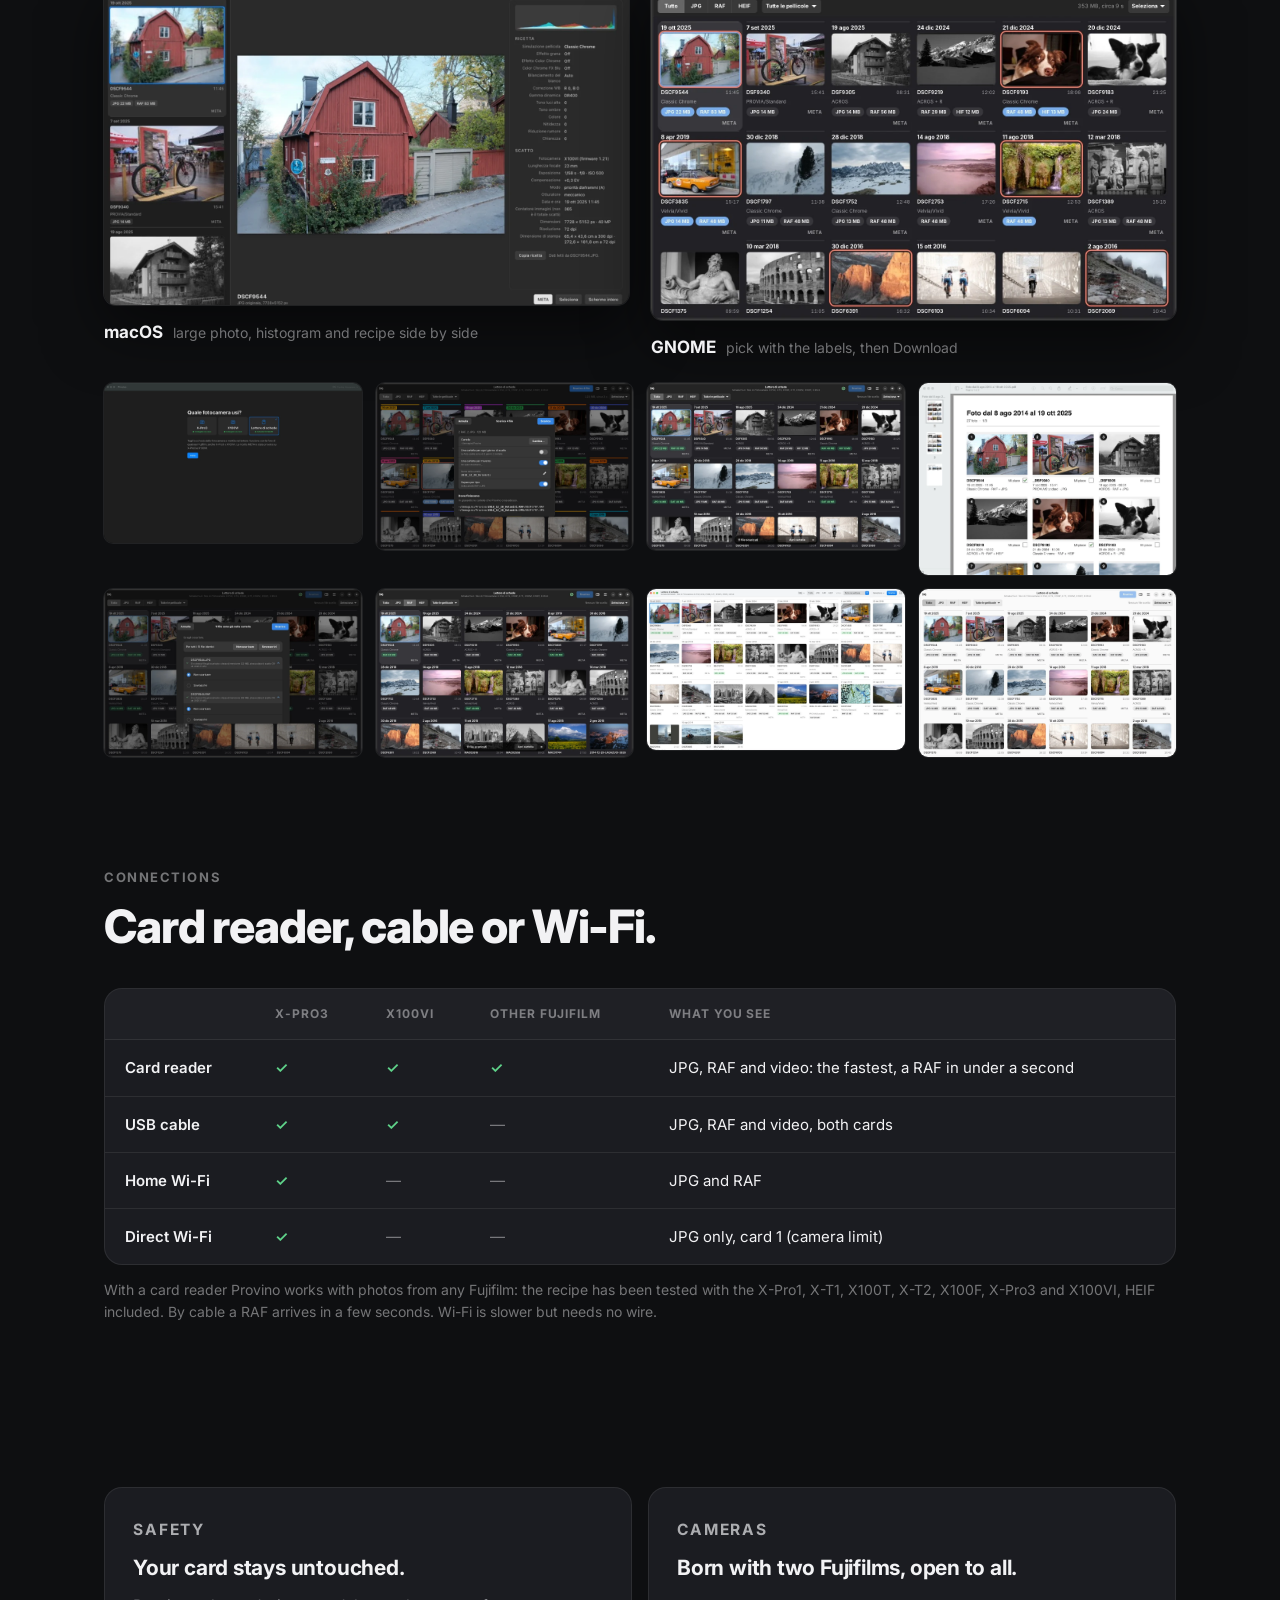
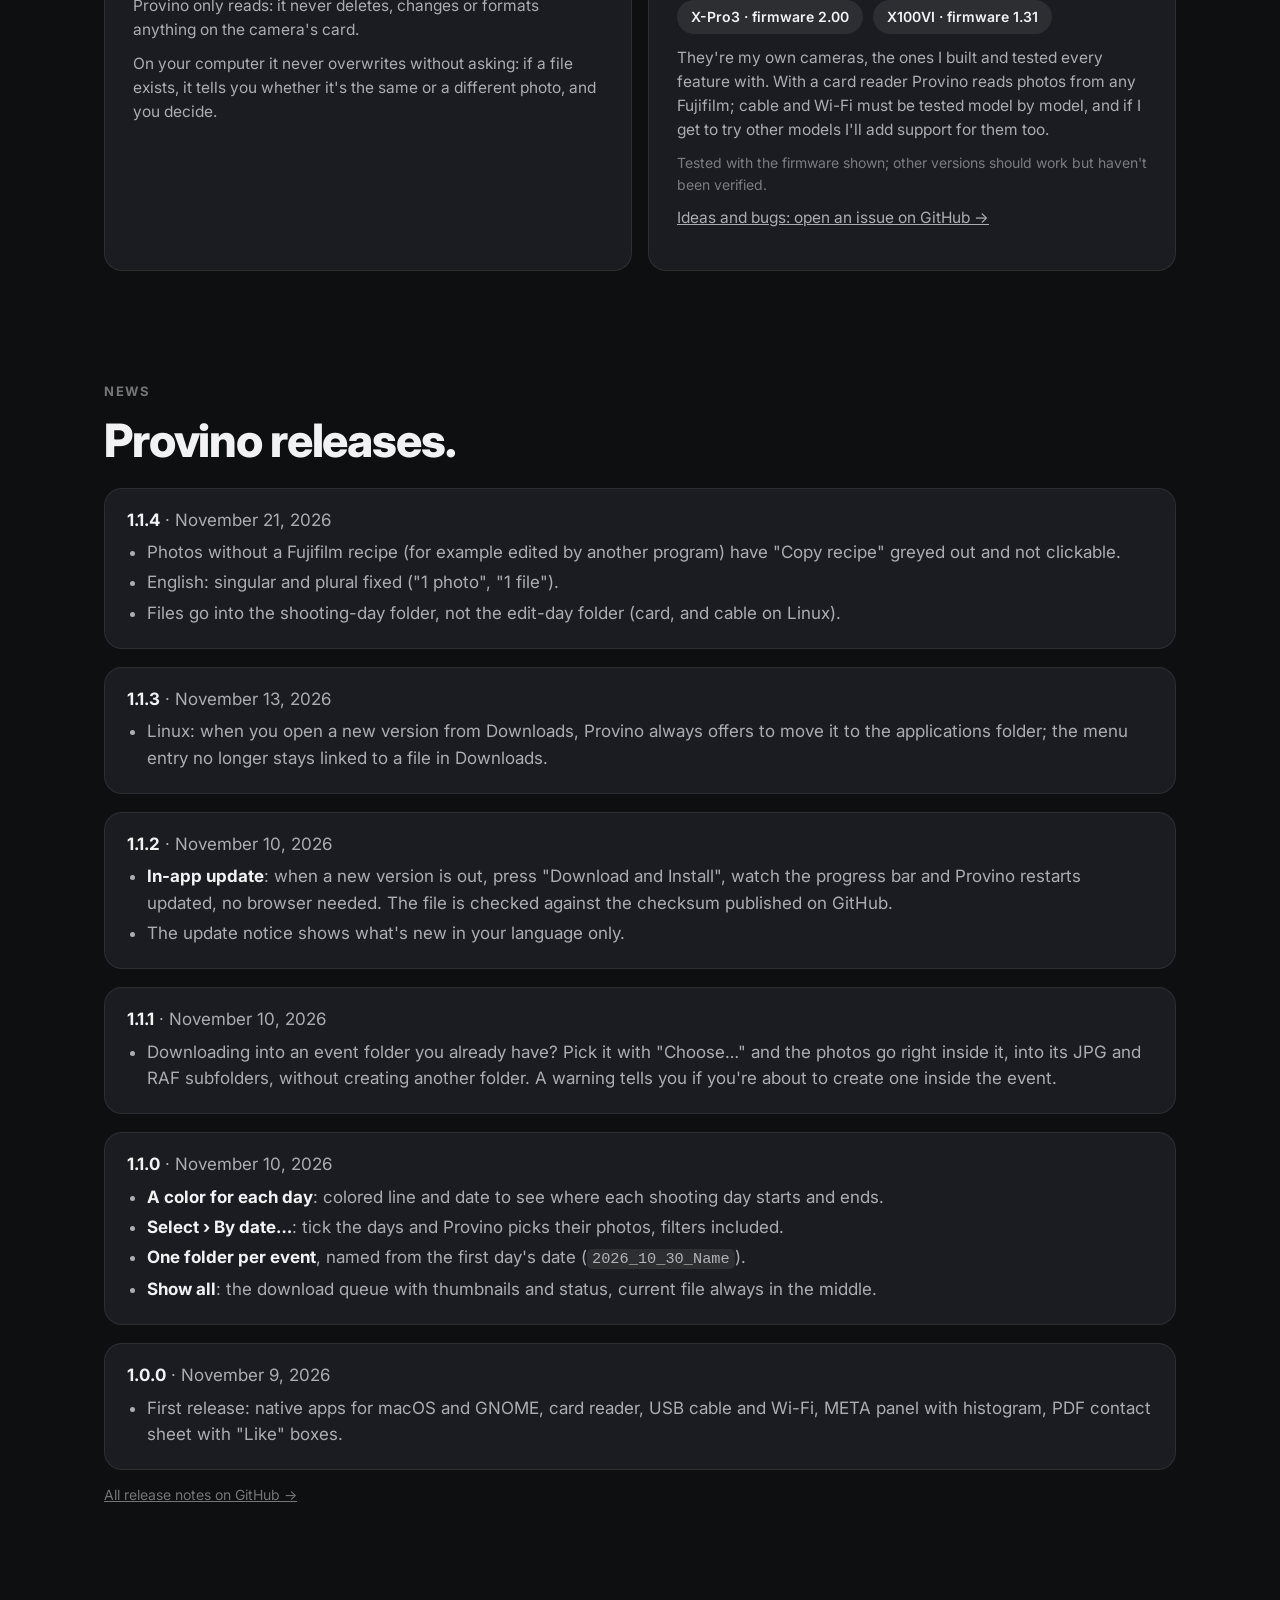
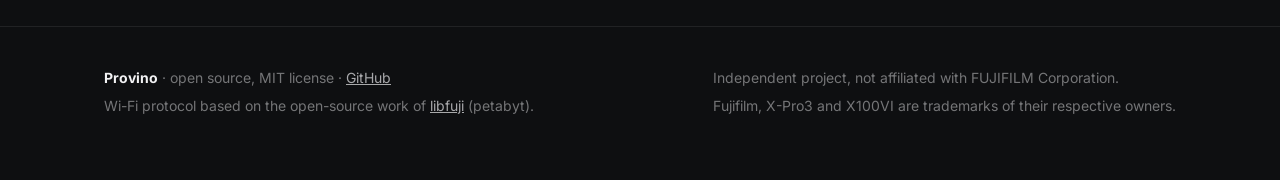
==== commit 26e3fdb7: "1.1.4: disabled Copy recipe without recipe, English plurals, shooting-date folders on Linux cable Co" ====
--- a/docs/index.html
+++ b/docs/index.html
@@ -228,6 +228,14 @@
       <h2><span lang="it">Le versioni di Provino.</span><span lang="en">Provino releases.</span></h2>
       <div class="news">
         <article>
+          <p class="when"><b>1.1.4</b> · <span lang="it">21 novembre 2026</span><span lang="en">November 21, 2026</span></p>
+          <ul>
+            <li><span lang="it">Le foto senza ricetta Fujifilm (per esempio modificate da un altro programma) hanno «Copia ricetta» in grigio e non cliccabile.</span><span lang="en">Photos without a Fujifilm recipe (for example edited by another program) have "Copy recipe" greyed out and not clickable.</span></li>
+            <li><span lang="it">Inglese: singolare e plurale corretti («1 photo», «1 file»).</span><span lang="en">English: singular and plural fixed ("1 photo", "1 file").</span></li>
+            <li><span lang="it">I file sono messi nella cartella del giorno di scatto, non del giorno della modifica (scheda, e cavo su Linux).</span><span lang="en">Files go into the shooting-day folder, not the edit-day folder (card, and cable on Linux).</span></li>
+          </ul>
+        </article>
+        <article>
           <p class="when"><b>1.1.3</b> · <span lang="it">13 novembre 2026</span><span lang="en">November 13, 2026</span></p>
           <ul>
             <li><span lang="it">Linux: se apri una nuova versione da Scaricati, Provino propone sempre di spostarla nella cartella delle applicazioni; la voce nel menu non resta più collegata a un file in Scaricati.</span><span lang="en">Linux: when you open a new version from Downloads, Provino always offers to move it to the applications folder; the menu entry no longer stays linked to a file in Downloads.</span></li>
--- a/docs/style.css
+++ b/docs/style.css
@@ -209,3 +209,6 @@
 .st.bad{background:rgba(224,27,36,.15);color:#ff6b72}
 .g-body ul{padding-left:20px}
 .g-body ul li{margin-bottom:8px}
+
+.mp{color:var(--ink3);font-size:12px;font-weight:500}
+.nw{white-space:nowrap}
